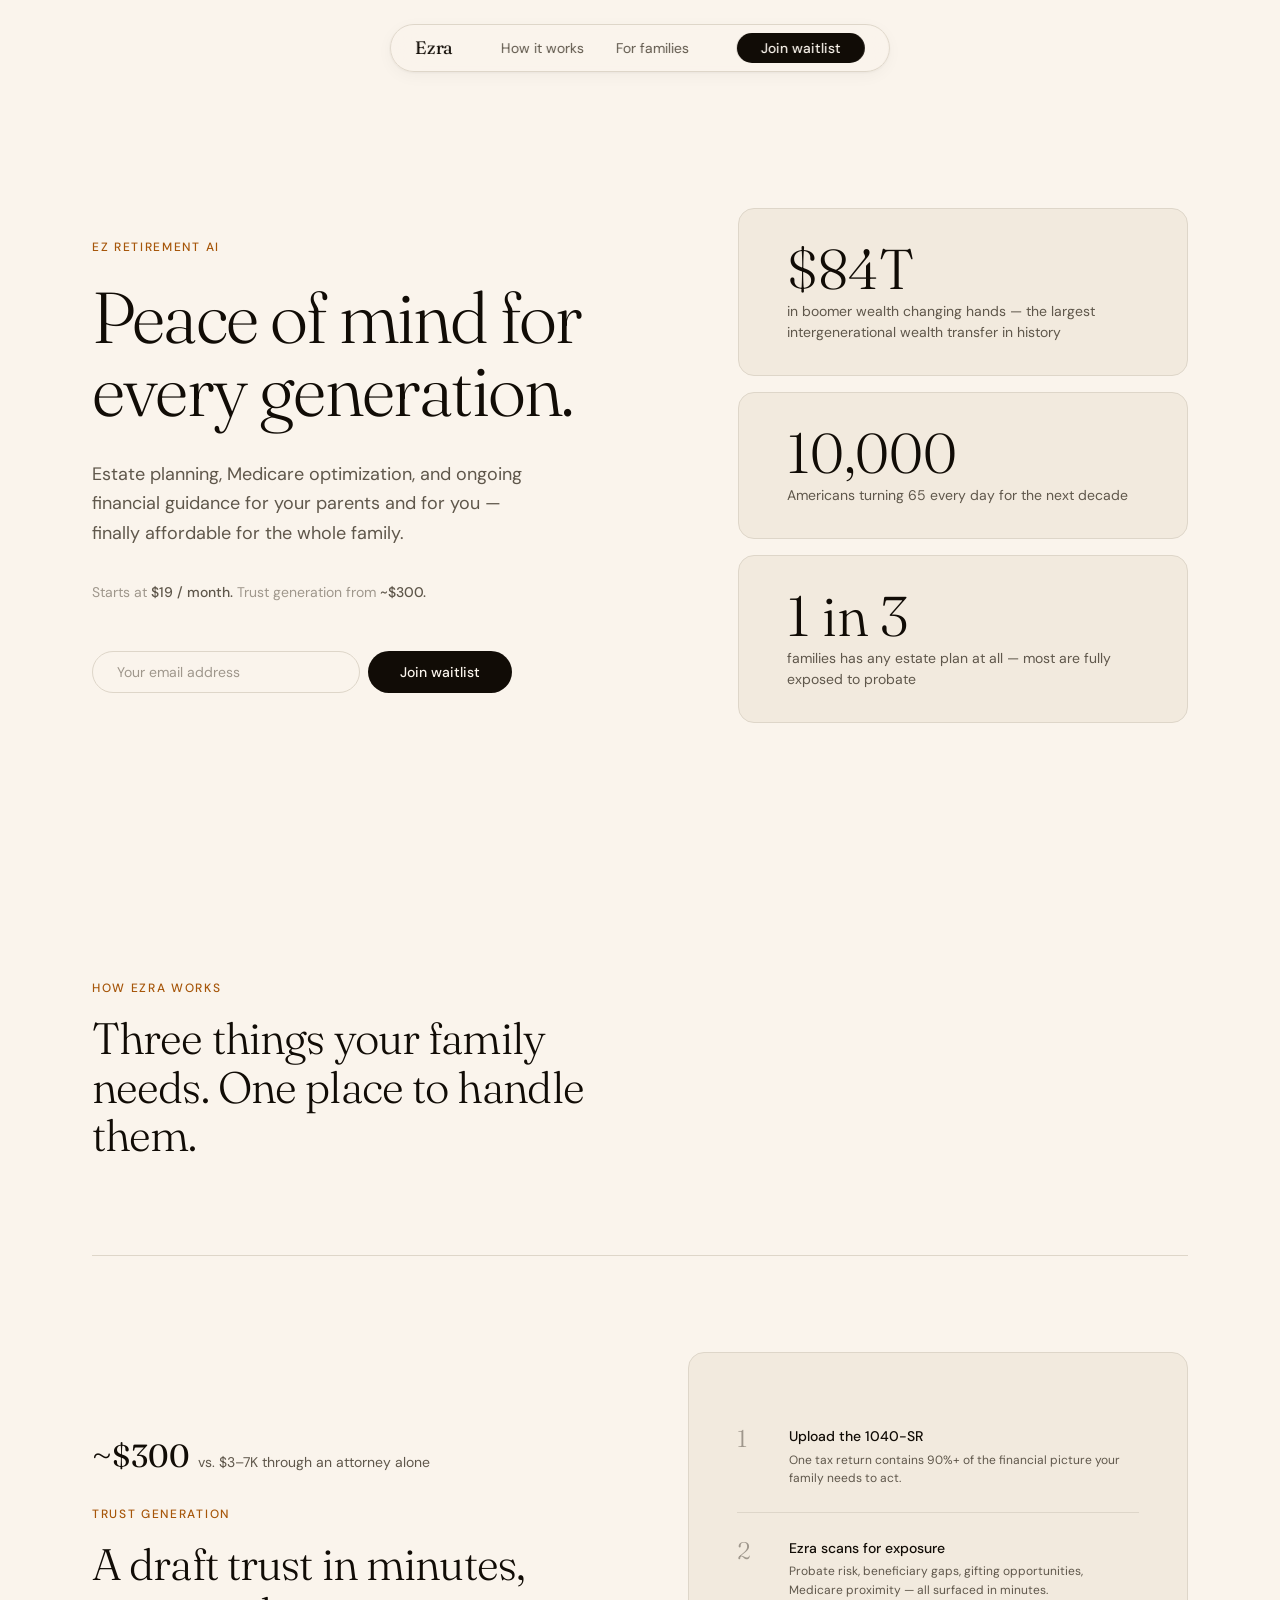
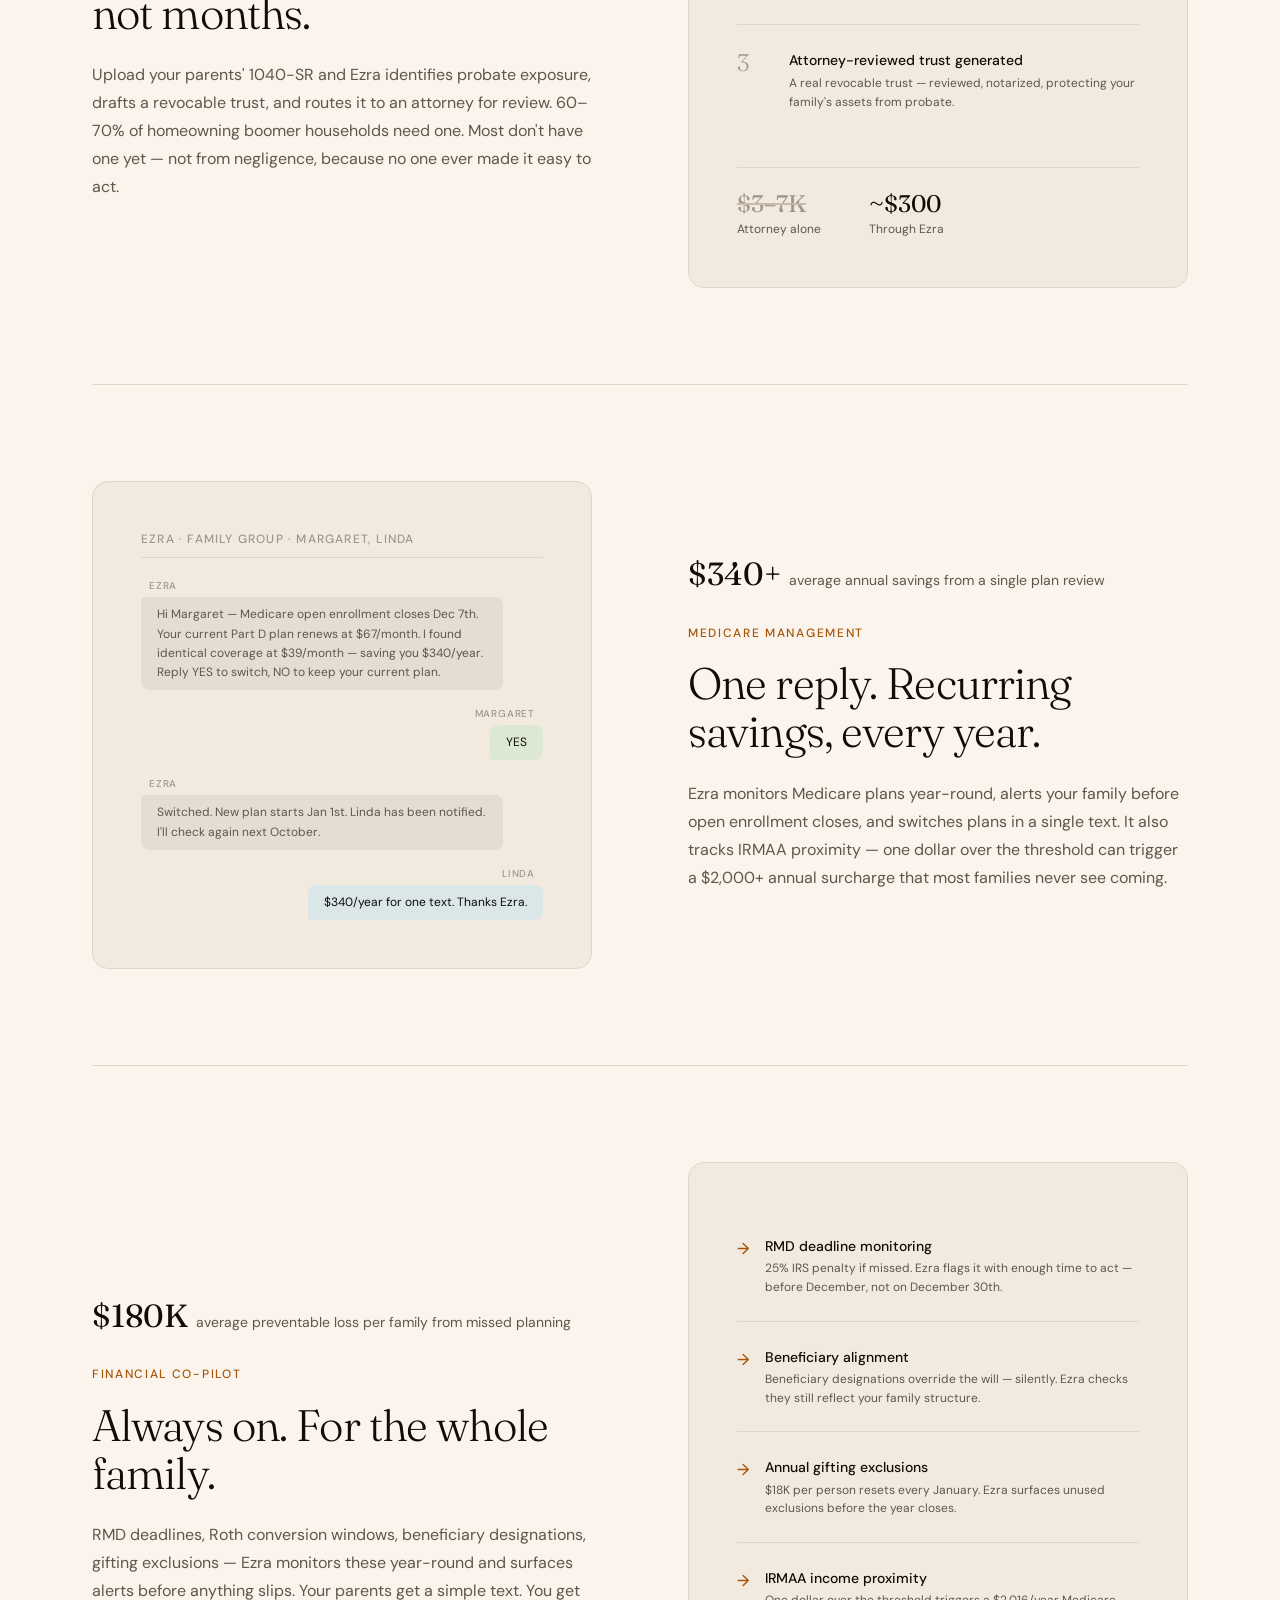
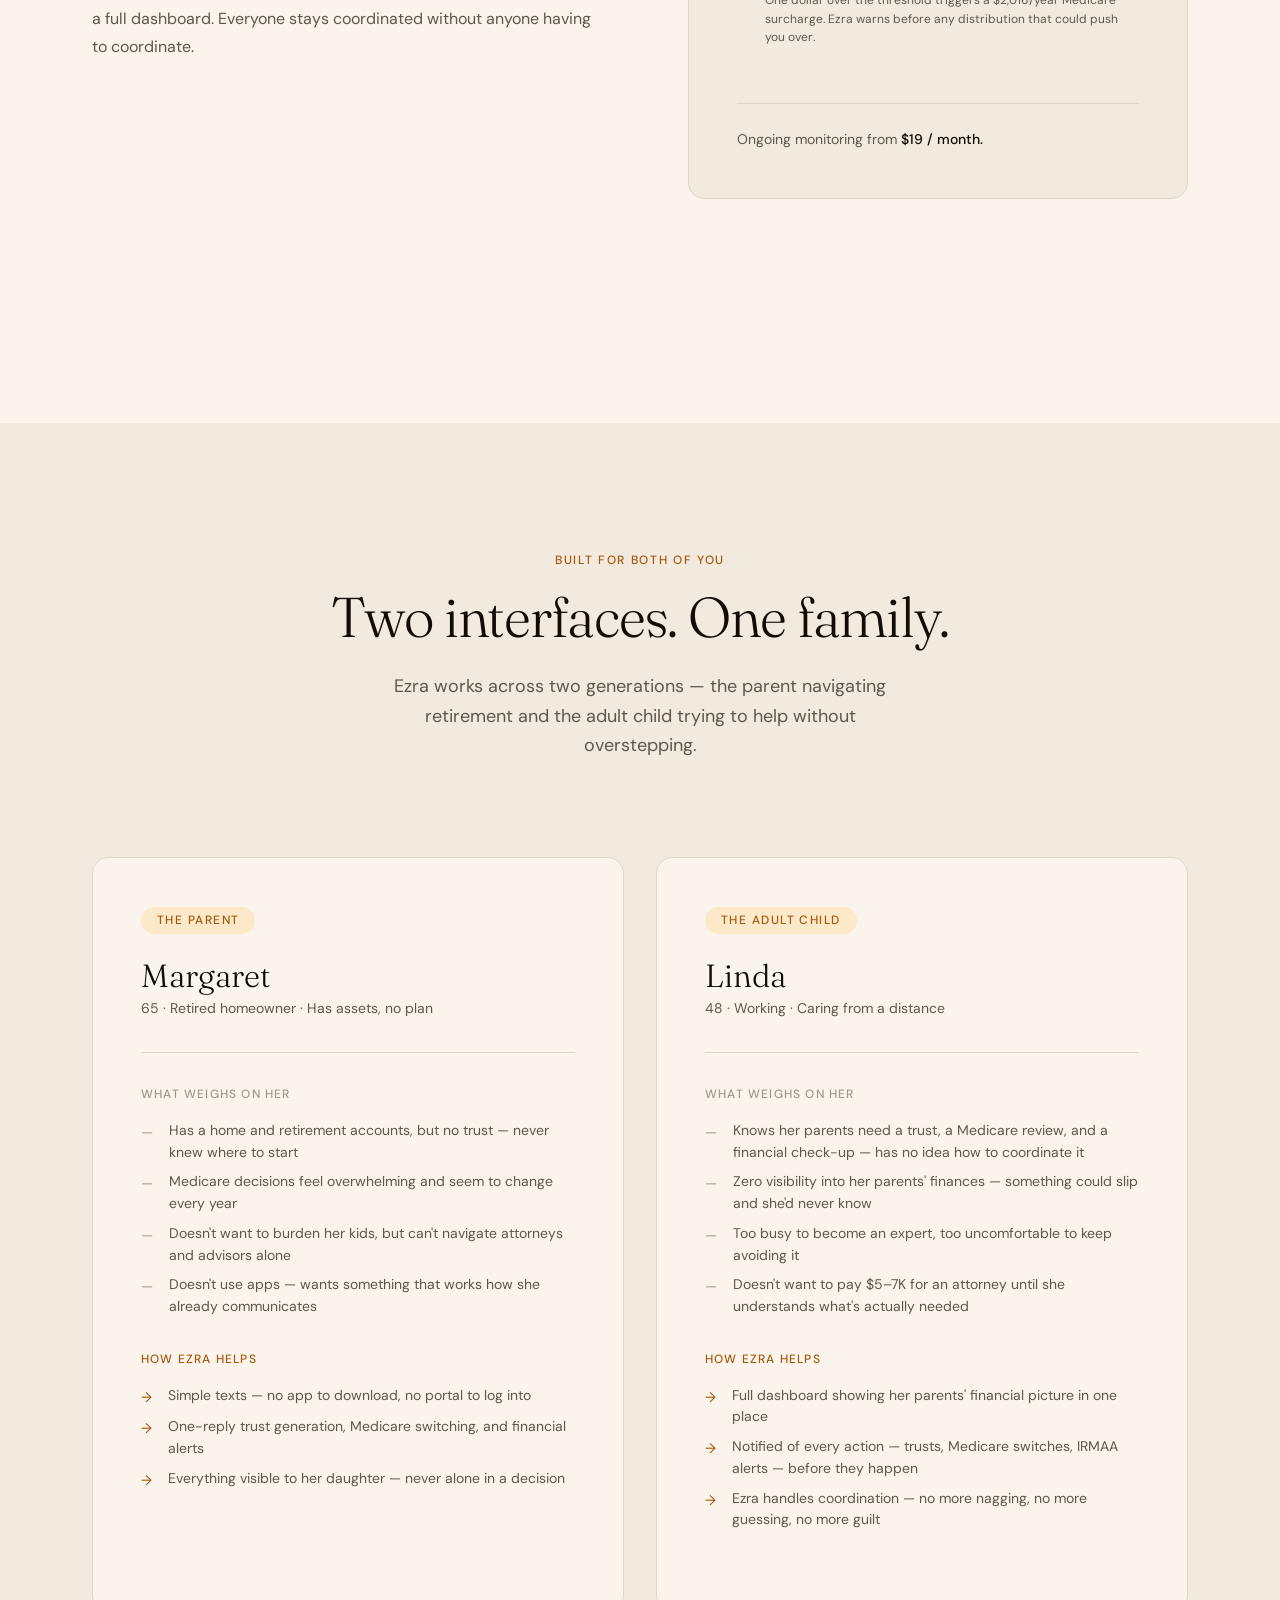
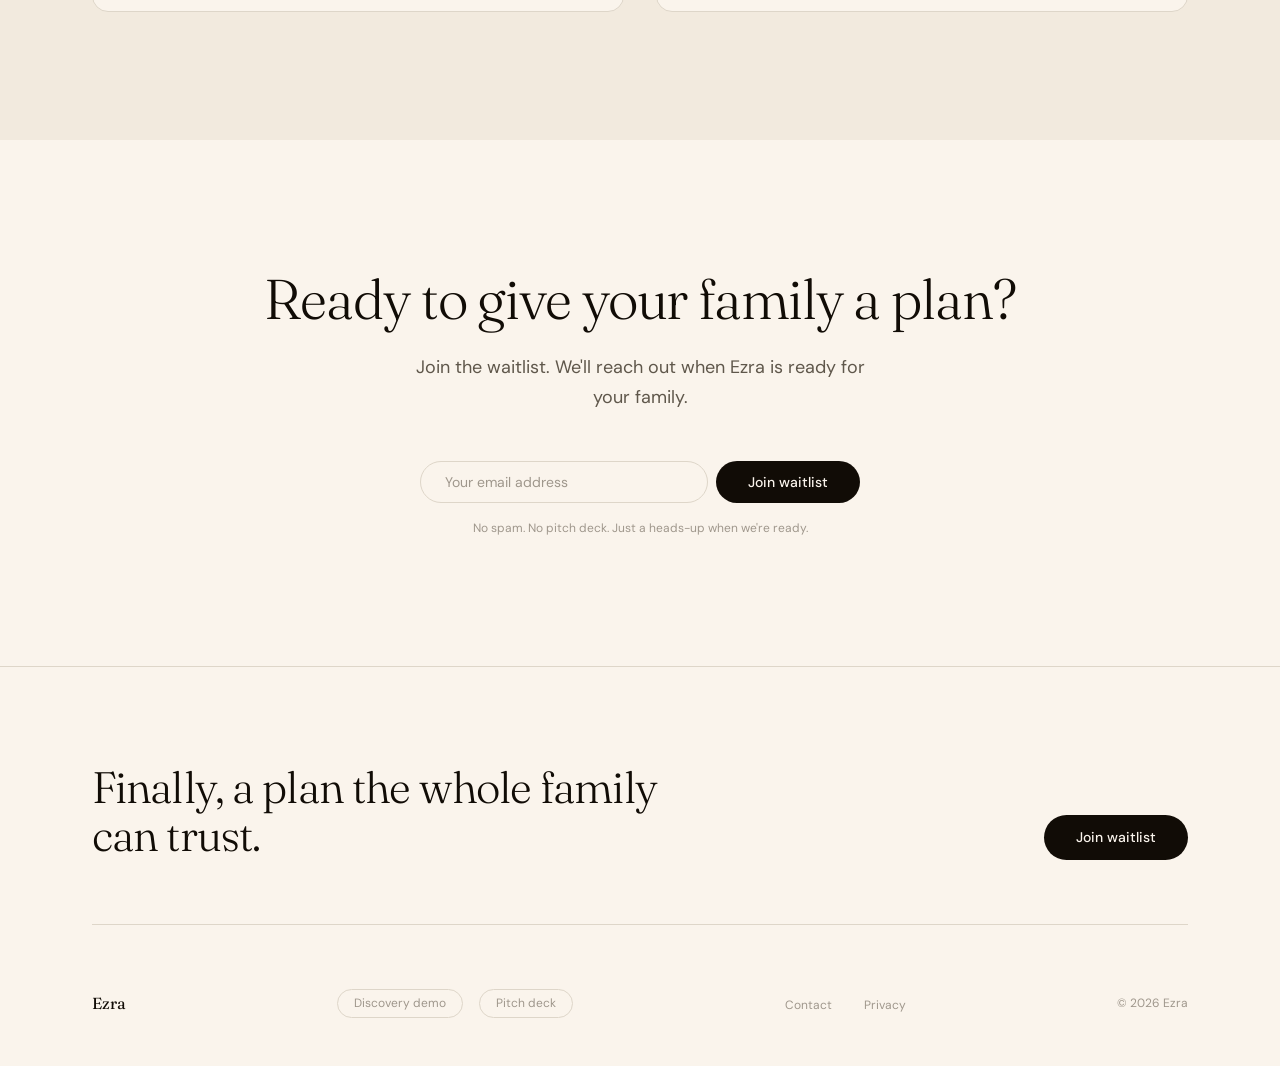
==== index.html @ d8b6756f "initial landing page — Ezra trust-ezra site Hallmark Split Studio / Atelier-warm theme. Sections: he" ====
<!DOCTYPE html>
<html lang="en">
<head>
<meta charset="UTF-8">
<meta name="viewport" content="width=device-width, initial-scale=1.0">
<title>Ezra — Retirement Planning for the Whole Family</title>
<link rel="preconnect" href="https://fonts.googleapis.com">
<link rel="preconnect" href="https://fonts.gstatic.com" crossorigin>
<link href="https://fonts.googleapis.com/css2?family=Fraunces:opsz,wght@9..144,300;9..144,400;9..144,500&family=DM+Sans:wght@300;400;500&display=swap" rel="stylesheet">
<link rel="stylesheet" href="tokens.css">
<style>
/* Hallmark · macrostructure: Split Studio · tone: soft-luxury · anchor hue: amber-warm
 * genre: editorial · theme: Atelier-warm · nav: N5 floating pill · footer: Ft5 statement
 * pre-emit critique: P5 H5 E4 S5 R5 V5
 */

* { margin: 0; padding: 0; box-sizing: border-box; }

html, body {
  overflow-x: clip;
  background: var(--color-paper);
  color: var(--color-ink);
  font-family: var(--font-body);
  font-size: var(--text-base);
  line-height: 1.6;
  -webkit-font-smoothing: antialiased;
}

/* ── LAYOUT ── */
.wrap { max-width: 1160px; margin: 0 auto; padding: 0 var(--space-xl); }
.section { padding: var(--space-5xl) 0; }

/* ── FADE-IN ── */
.fi {
  opacity: 0;
  transform: translateY(14px);
  transition: opacity var(--dur-slow) var(--ease-out), transform var(--dur-slow) var(--ease-out);
}
.fi.visible { opacity: 1; transform: translateY(0); }
.fi-d1 { transition-delay: 100ms; }
.fi-d2 { transition-delay: 200ms; }
.fi-d3 { transition-delay: 300ms; }

/* ── NAV — N5 Floating pill ── */
.nav {
  position: fixed;
  top: var(--space-lg);
  left: 50%;
  transform: translateX(-50%);
  z-index: 100;
  display: flex;
  align-items: center;
  gap: var(--space-2xl);
  background: oklch(from var(--color-paper) l c h / 0.92);
  backdrop-filter: blur(14px);
  -webkit-backdrop-filter: blur(14px);
  border: 1px solid var(--color-border);
  border-radius: var(--radius-pill);
  padding: var(--space-sm) var(--space-lg);
  box-shadow: 0 1px 3px var(--color-shadow-sm), 0 4px 16px var(--color-shadow-md);
}
.nav-wordmark {
  font-family: var(--font-display);
  font-size: var(--text-lg);
  font-weight: 400;
  font-style: normal;
  color: var(--color-ink);
  letter-spacing: -0.01em;
  text-decoration: none;
}
.nav-links {
  display: flex;
  gap: var(--space-xl);
  list-style: none;
}
.nav-links a {
  font-size: var(--text-sm);
  color: var(--color-ink-muted);
  text-decoration: none;
  transition: color var(--dur-fast) var(--ease-out);
}
.nav-links a:hover { color: var(--color-ink); }
.nav-links a:focus-visible { outline: 2px solid var(--color-accent); outline-offset: 3px; border-radius: 2px; }
.nav-cta {
  background: var(--color-ink);
  color: var(--color-paper);
  font-family: var(--font-body);
  font-size: var(--text-sm);
  font-weight: 500;
  padding: var(--space-xs) var(--space-lg);
  border-radius: var(--radius-pill);
  border: none;
  cursor: pointer;
  text-decoration: none;
  display: inline-block;
  white-space: nowrap;
  transition: opacity var(--dur-fast) var(--ease-out), transform var(--dur-fast) var(--ease-out);
}
.nav-cta:hover { opacity: 0.82; transform: translateY(-1px); }
.nav-cta:active { transform: translateY(0); opacity: 0.9; }
.nav-cta:focus-visible { outline: 2px solid var(--color-accent); outline-offset: 3px; }

/* ── HERO ── */
.hero {
  padding-top: calc(var(--space-5xl) + 80px);
  padding-bottom: var(--space-5xl);
}
.hero-split {
  display: grid;
  grid-template-columns: 1.1fr 0.9fr;
  gap: var(--space-4xl);
  align-items: center;
}
.hero-eyebrow {
  font-family: var(--font-body);
  font-size: var(--text-xs);
  font-weight: 500;
  letter-spacing: 0.14em;
  text-transform: uppercase;
  color: var(--color-accent);
  margin-bottom: var(--space-lg);
}
.hero-headline {
  font-family: var(--font-display);
  font-size: var(--text-display);
  font-weight: 300;
  font-style: normal;
  line-height: 1.02;
  letter-spacing: -0.025em;
  color: var(--color-ink);
  margin-bottom: var(--space-xl);
  overflow-wrap: anywhere;
  min-width: 0;
}
.hero-sub {
  font-size: var(--text-lg);
  line-height: 1.65;
  color: var(--color-ink-muted);
  max-width: 440px;
  margin-bottom: var(--space-xl);
}
.hero-pricing {
  font-size: var(--text-sm);
  color: var(--color-ink-faint);
  margin-bottom: var(--space-2xl);
}
.hero-pricing strong { color: var(--color-ink-muted); font-weight: 500; }
.hero-form {
  display: flex;
  gap: var(--space-sm);
  max-width: 420px;
}
.input-field {
  flex: 1;
  font-family: var(--font-body);
  font-size: var(--text-sm);
  padding: 11px var(--space-lg);
  border: 1px solid var(--color-border);
  border-radius: var(--radius-pill);
  background: var(--color-paper);
  color: var(--color-ink);
  outline: none;
  transition: border-color var(--dur-fast) var(--ease-out), box-shadow var(--dur-fast) var(--ease-out);
}
.input-field::placeholder { color: var(--color-ink-faint); }
.input-field:hover { border-color: var(--color-rule); }
.input-field:focus { border-color: var(--color-accent); box-shadow: 0 0 0 3px var(--color-accent-tint); }
.input-field:focus-visible { outline: none; }
.btn-primary {
  font-family: var(--font-body);
  font-size: var(--text-sm);
  font-weight: 500;
  padding: 11px var(--space-xl);
  background: var(--color-ink);
  color: var(--color-paper);
  border: none;
  border-radius: var(--radius-pill);
  cursor: pointer;
  white-space: nowrap;
  transition: opacity var(--dur-fast) var(--ease-out), transform var(--dur-fast) var(--ease-out);
}
.btn-primary:hover { opacity: 0.82; transform: translateY(-1px); }
.btn-primary:active { transform: translateY(0); opacity: 0.9; }
.btn-primary:focus-visible { outline: 2px solid var(--color-accent); outline-offset: 3px; }
.btn-primary:disabled { opacity: 0.45; cursor: not-allowed; transform: none; }

/* Hero right — stat cards */
.hero-stats { display: flex; flex-direction: column; gap: var(--space-md); }
.stat-card {
  background: var(--color-surface);
  border: 1px solid var(--color-border);
  border-radius: var(--radius-lg);
  padding: var(--space-xl) var(--space-2xl);
  opacity: 0;
  transform: translateY(12px);
  transition: opacity var(--dur-slow) var(--ease-out), transform var(--dur-slow) var(--ease-out);
}
.stat-card.visible { opacity: 1; transform: translateY(0); }
.stat-card.s2 { transition-delay: 130ms; }
.stat-card.s3 { transition-delay: 260ms; }
.stat-num {
  font-family: var(--font-display);
  font-size: var(--text-display-s);
  font-weight: 300;
  font-style: normal;
  line-height: 1;
  color: var(--color-ink);
  margin-bottom: var(--space-xs);
}
.stat-label {
  font-size: var(--text-sm);
  color: var(--color-ink-muted);
  line-height: 1.5;
}

/* ── FEATURES — alternating diptych ── */
.features-wrap { padding: var(--space-5xl) 0; }
.features-head {
  margin-bottom: var(--space-4xl);
  max-width: 560px;
}
.section-eyebrow {
  font-family: var(--font-body);
  font-size: var(--text-xs);
  font-weight: 500;
  letter-spacing: 0.14em;
  text-transform: uppercase;
  color: var(--color-accent);
  margin-bottom: var(--space-md);
}
.section-headline {
  font-family: var(--font-display);
  font-size: var(--text-4xl);
  font-weight: 300;
  font-style: normal;
  line-height: 1.1;
  letter-spacing: -0.02em;
  color: var(--color-ink);
  margin-bottom: var(--space-md);
  overflow-wrap: anywhere;
  min-width: 0;
}
.section-body {
  font-size: var(--text-base);
  line-height: 1.75;
  color: var(--color-ink-muted);
}

.feature-pair {
  display: grid;
  grid-template-columns: 1fr 1fr;
  gap: var(--space-4xl);
  align-items: center;
  padding: var(--space-4xl) 0;
  border-top: 1px solid var(--color-border);
}
.feature-pair.flip .feature-text { order: 2; }
.feature-pair.flip .feature-visual { order: 1; }

.feature-stat {
  display: inline-flex;
  align-items: baseline;
  gap: var(--space-sm);
  margin-bottom: var(--space-xl);
}
.feature-stat-num {
  font-family: var(--font-display);
  font-size: var(--text-3xl);
  font-weight: 400;
  font-style: normal;
  color: var(--color-ink);
  line-height: 1;
}
.feature-stat-label {
  font-size: var(--text-sm);
  color: var(--color-ink-muted);
}
.feature-body {
  font-size: var(--text-base);
  line-height: 1.75;
  color: var(--color-ink-muted);
  margin-top: var(--space-lg);
}

.feature-visual {
  background: var(--color-surface);
  border: 1px solid var(--color-border);
  border-radius: var(--radius-lg);
  padding: var(--space-2xl);
}

/* Trust flow steps */
.flow-steps { display: flex; flex-direction: column; }
.flow-step {
  display: flex;
  gap: var(--space-lg);
  padding: var(--space-lg) 0;
  border-bottom: 1px solid var(--color-border);
}
.flow-step:last-of-type { border-bottom: none; }
.flow-step-num {
  font-family: var(--font-display);
  font-size: var(--text-2xl);
  font-weight: 300;
  font-style: normal;
  color: var(--color-ink-faint);
  line-height: 1;
  flex-shrink: 0;
  width: 1.75rem;
  padding-top: 2px;
}
.flow-step-title {
  font-size: var(--text-sm);
  font-weight: 500;
  color: var(--color-ink);
  margin-bottom: 3px;
}
.flow-step-desc {
  font-size: var(--text-xs);
  color: var(--color-ink-muted);
  line-height: 1.55;
}
.cost-compare {
  display: flex;
  gap: var(--space-2xl);
  margin-top: var(--space-xl);
  padding-top: var(--space-lg);
  border-top: 1px solid var(--color-border);
}
.cost-block {}
.cost-amount {
  font-family: var(--font-display);
  font-size: var(--text-2xl);
  font-weight: 400;
  font-style: normal;
  line-height: 1;
  color: var(--color-ink);
}
.cost-amount.strike {
  color: var(--color-ink-faint);
  text-decoration: line-through;
  text-decoration-color: var(--color-rule);
}
.cost-label {
  font-size: var(--text-xs);
  color: var(--color-ink-muted);
  margin-top: 4px;
}

/* SMS preview card (no phone chrome) */
.sms-card { display: flex; flex-direction: column; gap: var(--space-md); }
.sms-label {
  font-size: var(--text-xs);
  font-weight: 500;
  letter-spacing: 0.1em;
  text-transform: uppercase;
  color: var(--color-ink-faint);
  margin-bottom: var(--space-xs);
  padding-bottom: var(--space-sm);
  border-bottom: 1px solid var(--color-border);
}
.sms-msg { display: flex; flex-direction: column; gap: 3px; }
.sms-msg.right { align-items: flex-end; }
.sms-sender {
  font-size: 10px;
  font-weight: 500;
  letter-spacing: 0.08em;
  text-transform: uppercase;
  color: var(--color-ink-faint);
  padding: 0 var(--space-sm);
}
.sms-bubble {
  font-size: var(--text-xs);
  line-height: 1.6;
  padding: var(--space-sm) var(--space-md);
  border-radius: var(--radius-md);
  max-width: 90%;
}
.sms-bubble.ezra {
  background: var(--color-bubble-ezra);
  color: var(--color-ink-muted);
  border-radius: 3px var(--radius-md) var(--radius-md) var(--radius-md);
}
.sms-bubble.parent {
  background: var(--color-bubble-parent);
  color: var(--color-ink);
  border-radius: var(--radius-md) var(--radius-md) var(--radius-md) 3px;
}
.sms-bubble.child {
  background: var(--color-bubble-child);
  color: var(--color-ink);
  border-radius: var(--radius-md) var(--radius-md) var(--radius-md) 3px;
}

/* Monitoring list */
.monitor-list { display: flex; flex-direction: column; }
.monitor-item {
  display: flex;
  gap: var(--space-md);
  padding: var(--space-lg) 0;
  border-bottom: 1px solid var(--color-border);
  align-items: flex-start;
}
.monitor-item:last-child { border-bottom: none; }
.monitor-check {
  color: var(--color-accent);
  font-size: var(--text-base);
  flex-shrink: 0;
  margin-top: 1px;
  font-weight: 500;
}
.monitor-title {
  font-size: var(--text-sm);
  font-weight: 500;
  color: var(--color-ink);
  margin-bottom: 2px;
}
.monitor-desc {
  font-size: var(--text-xs);
  color: var(--color-ink-muted);
  line-height: 1.55;
}
.monitor-price {
  margin-top: var(--space-xl);
  padding-top: var(--space-lg);
  border-top: 1px solid var(--color-border);
  font-size: var(--text-sm);
  color: var(--color-ink-muted);
}
.monitor-price strong { color: var(--color-ink); font-weight: 500; }

/* ── PERSONAS ── */
.personas-section {
  background: var(--color-surface);
  padding: var(--space-5xl) 0;
}
.personas-head {
  text-align: center;
  margin-bottom: var(--space-4xl);
}
.personas-head .section-headline { font-size: var(--text-display-s); }
.personas-sub {
  font-size: var(--text-lg);
  color: var(--color-ink-muted);
  max-width: 500px;
  margin: var(--space-lg) auto 0;
  line-height: 1.65;
}
.personas-grid {
  display: grid;
  grid-template-columns: 1fr 1fr;
  gap: var(--space-xl);
}
.persona-card {
  background: var(--color-paper);
  border: 1px solid var(--color-border);
  border-radius: var(--radius-lg);
  padding: var(--space-2xl);
}
.persona-tag {
  display: inline-block;
  font-size: var(--text-xs);
  font-weight: 500;
  letter-spacing: 0.12em;
  text-transform: uppercase;
  color: var(--color-accent);
  background: var(--color-accent-tint);
  padding: var(--space-xs) var(--space-md);
  border-radius: var(--radius-pill);
  margin-bottom: var(--space-lg);
}
.persona-name {
  font-family: var(--font-display);
  font-size: var(--text-3xl);
  font-weight: 300;
  font-style: normal;
  line-height: 1.1;
  color: var(--color-ink);
  margin-bottom: var(--space-xs);
}
.persona-desc {
  font-size: var(--text-sm);
  color: var(--color-ink-muted);
  margin-bottom: var(--space-xl);
  padding-bottom: var(--space-xl);
  border-bottom: 1px solid var(--color-border);
}
.persona-block-label {
  font-size: var(--text-xs);
  font-weight: 500;
  letter-spacing: 0.1em;
  text-transform: uppercase;
  margin-bottom: var(--space-md);
}
.persona-block-label.problems { color: var(--color-ink-faint); }
.persona-block-label.ezra-helps { color: var(--color-accent); }
.persona-list { display: flex; flex-direction: column; gap: var(--space-sm); margin-bottom: var(--space-xl); }
.persona-item {
  display: flex;
  gap: var(--space-md);
  font-size: var(--text-sm);
  color: var(--color-ink-muted);
  line-height: 1.55;
}
.persona-item-icon { flex-shrink: 0; margin-top: 2px; color: var(--color-ink-faint); }
.persona-item.benefit .persona-item-icon { color: var(--color-accent); }

/* ── WAITLIST CTA ── */
.waitlist-section {
  padding: var(--space-5xl) 0;
  text-align: center;
}
.waitlist-headline {
  font-family: var(--font-display);
  font-size: var(--text-display-s);
  font-weight: 300;
  font-style: normal;
  line-height: 1.1;
  letter-spacing: -0.02em;
  color: var(--color-ink);
  margin-bottom: var(--space-lg);
  overflow-wrap: anywhere;
}
.waitlist-sub {
  font-size: var(--text-lg);
  color: var(--color-ink-muted);
  max-width: 480px;
  margin: 0 auto var(--space-2xl);
  line-height: 1.65;
}
.waitlist-form {
  display: flex;
  gap: var(--space-sm);
  max-width: 440px;
  margin: 0 auto;
}
.waitlist-note {
  margin-top: var(--space-md);
  font-size: var(--text-xs);
  color: var(--color-ink-faint);
}

/* ── FOOTER — Ft5 Statement ── */
.footer {
  border-top: 1px solid var(--color-border);
  padding: var(--space-4xl) 0 var(--space-2xl);
}
.footer-top {
  display: flex;
  justify-content: space-between;
  align-items: flex-end;
  gap: var(--space-2xl);
  margin-bottom: var(--space-3xl);
  padding-bottom: var(--space-3xl);
  border-bottom: 1px solid var(--color-border);
}
.footer-statement {
  font-family: var(--font-display);
  font-size: var(--text-4xl);
  font-weight: 300;
  font-style: normal;
  line-height: 1.1;
  letter-spacing: -0.02em;
  color: var(--color-ink);
  max-width: 580px;
  overflow-wrap: anywhere;
  min-width: 0;
}
.btn-footer {
  background: var(--color-ink);
  color: var(--color-paper);
  font-family: var(--font-body);
  font-size: var(--text-sm);
  font-weight: 500;
  padding: 11px var(--space-xl);
  border-radius: var(--radius-pill);
  border: none;
  cursor: pointer;
  text-decoration: none;
  display: inline-block;
  white-space: nowrap;
  flex-shrink: 0;
  transition: opacity var(--dur-fast) var(--ease-out);
}
.btn-footer:hover { opacity: 0.82; }
.btn-footer:focus-visible { outline: 2px solid var(--color-accent); outline-offset: 3px; }
.footer-bottom {
  display: flex;
  justify-content: space-between;
  align-items: center;
  gap: var(--space-xl);
}
.footer-brand {
  font-family: var(--font-display);
  font-size: var(--text-base);
  font-weight: 400;
  font-style: normal;
  color: var(--color-ink);
}
.footer-links {
  display: flex;
  gap: var(--space-xl);
  list-style: none;
}
.footer-links a {
  font-size: var(--text-xs);
  color: var(--color-ink-faint);
  text-decoration: none;
  transition: color var(--dur-fast) var(--ease-out);
}
.footer-links a:hover { color: var(--color-ink); }
.footer-links a:focus-visible { outline: 2px solid var(--color-accent); outline-offset: 2px; border-radius: 2px; }
.footer-demos {
  display: flex;
  gap: var(--space-md);
}
.footer-demos a {
  font-size: var(--text-xs);
  color: var(--color-ink-faint);
  text-decoration: none;
  border: 1px solid var(--color-border);
  padding: var(--space-xs) var(--space-md);
  border-radius: var(--radius-pill);
  transition: color var(--dur-fast) var(--ease-out), border-color var(--dur-fast) var(--ease-out);
}
.footer-demos a:hover { color: var(--color-ink); border-color: var(--color-rule); }
.footer-demos a:focus-visible { outline: 2px solid var(--color-accent); outline-offset: 2px; }
.footer-copy {
  font-size: var(--text-xs);
  color: var(--color-ink-faint);
}

/* ── TOAST ── */
.toast {
  position: fixed;
  bottom: var(--space-xl);
  left: 50%;
  transform: translateX(-50%) translateY(16px);
  background: var(--color-ink);
  color: var(--color-paper);
  font-family: var(--font-body);
  font-size: var(--text-sm);
  padding: var(--space-md) var(--space-2xl);
  border-radius: var(--radius-pill);
  opacity: 0;
  pointer-events: none;
  transition: opacity var(--dur-base) var(--ease-out), transform var(--dur-base) var(--ease-out);
  z-index: 200;
  white-space: nowrap;
}
.toast.show { opacity: 1; transform: translateX(-50%) translateY(0); }

/* ── RESPONSIVE ── */
@media (max-width: 768px) {
  .nav-links { display: none; }

  .hero-split {
    grid-template-columns: 1fr;
    gap: var(--space-3xl);
  }
  .hero-headline { font-size: var(--text-display-s); }
  .stat-num { font-size: var(--text-3xl); }

  .feature-pair {
    grid-template-columns: 1fr;
    gap: var(--space-2xl);
  }
  .feature-pair.flip .feature-text { order: unset; }
  .feature-pair.flip .feature-visual { order: unset; }
  .section-headline { font-size: var(--text-3xl); }
  .features-head .section-headline { font-size: var(--text-3xl); }

  .personas-grid { grid-template-columns: 1fr; }
  .personas-head .section-headline { font-size: var(--text-3xl); }

  .waitlist-form { flex-direction: column; }
  .waitlist-headline { font-size: var(--text-3xl); }

  .footer-top {
    flex-direction: column;
    align-items: flex-start;
  }
  .footer-statement { font-size: var(--text-3xl); }
  .footer-bottom {
    flex-direction: column;
    align-items: flex-start;
    gap: var(--space-lg);
  }
}

@media (max-width: 414px) {
  .wrap { padding: 0 var(--space-lg); }
  .hero-headline { font-size: var(--text-4xl); }
  .hero-form { flex-direction: column; }
  .footer-links { flex-wrap: wrap; gap: var(--space-md); }
  .footer-demos { flex-wrap: wrap; }
}

@media (prefers-reduced-motion: reduce) {
  .fi, .stat-card {
    transition: none;
    opacity: 1;
    transform: none;
  }
  .fi.visible, .stat-card.visible { opacity: 1; transform: none; }
}
</style>
</head>
<body>

<!-- NAV — N5 floating pill -->
<nav class="nav" aria-label="Main navigation">
  <a href="#" class="nav-wordmark">Ezra</a>
  <ul class="nav-links">
    <li><a href="#how-it-works">How it works</a></li>
    <li><a href="#for-families">For families</a></li>
  </ul>
  <a href="#waitlist" class="nav-cta">Join waitlist</a>
</nav>

<!-- HERO — Split Studio -->
<section class="hero">
  <div class="wrap">
    <div class="hero-split">

      <div class="hero-left">
        <p class="hero-eyebrow fi">EZ Retirement AI</p>
        <h1 class="hero-headline fi fi-d1">Peace of mind for every generation.</h1>
        <p class="hero-sub fi fi-d2">Estate planning, Medicare optimization, and ongoing financial guidance for your parents and for you — finally affordable for the whole family.</p>
        <p class="hero-pricing fi fi-d2">Starts at <strong>$19 / month.</strong> Trust generation from <strong>~$300.</strong></p>
        <form class="hero-form fi fi-d3" id="hero-form" action="https://formspree.io/f/YOUR_FORM_ID" method="POST">
          <input class="input-field" type="email" name="email" placeholder="Your email address" required aria-label="Email address">
          <button class="btn-primary" type="submit">Join waitlist</button>
        </form>
      </div>

      <div class="hero-stats" aria-label="Key statistics">
        <div class="stat-card">
          <div class="stat-num">$84T</div>
          <div class="stat-label">in boomer wealth changing hands — the largest intergenerational wealth transfer in history</div>
        </div>
        <div class="stat-card s2">
          <div class="stat-num">10,000</div>
          <div class="stat-label">Americans turning 65 every day for the next decade</div>
        </div>
        <div class="stat-card s3">
          <div class="stat-num">1 in 3</div>
          <div class="stat-label">families has any estate plan at all — most are fully exposed to probate</div>
        </div>
      </div>

    </div>
  </div>
</section>

<!-- FEATURES -->
<section id="how-it-works" class="features-wrap">
  <div class="wrap">

    <div class="features-head fi">
      <p class="section-eyebrow">How Ezra works</p>
      <h2 class="section-headline">Three things your family needs. One place to handle them.</h2>
    </div>

    <!-- Trust generation -->
    <div class="feature-pair">
      <div class="feature-text fi">
        <div class="feature-stat">
          <span class="feature-stat-num">~$300</span>
          <span class="feature-stat-label">vs. $3–7K through an attorney alone</span>
        </div>
        <p class="section-eyebrow">Trust generation</p>
        <h3 class="section-headline">A draft trust in minutes, not months.</h3>
        <p class="feature-body">Upload your parents' 1040-SR and Ezra identifies probate exposure, drafts a revocable trust, and routes it to an attorney for review. 60–70% of homeowning boomer households need one. Most don't have one yet — not from negligence, because no one ever made it easy to act.</p>
      </div>
      <div class="feature-visual fi fi-d1" aria-label="Trust generation flow">
        <div class="flow-steps">
          <div class="flow-step">
            <div class="flow-step-num">1</div>
            <div>
              <div class="flow-step-title">Upload the 1040-SR</div>
              <div class="flow-step-desc">One tax return contains 90%+ of the financial picture your family needs to act.</div>
            </div>
          </div>
          <div class="flow-step">
            <div class="flow-step-num">2</div>
            <div>
              <div class="flow-step-title">Ezra scans for exposure</div>
              <div class="flow-step-desc">Probate risk, beneficiary gaps, gifting opportunities, Medicare proximity — all surfaced in minutes.</div>
            </div>
          </div>
          <div class="flow-step">
            <div class="flow-step-num">3</div>
            <div>
              <div class="flow-step-title">Attorney-reviewed trust generated</div>
              <div class="flow-step-desc">A real revocable trust — reviewed, notarized, protecting your family's assets from probate.</div>
            </div>
          </div>
        </div>
        <div class="cost-compare">
          <div class="cost-block">
            <div class="cost-amount strike">$3–7K</div>
            <div class="cost-label">Attorney alone</div>
          </div>
          <div class="cost-block">
            <div class="cost-amount">~$300</div>
            <div class="cost-label">Through Ezra</div>
          </div>
        </div>
      </div>
    </div>

    <!-- Medicare management -->
    <div class="feature-pair flip">
      <div class="feature-text fi">
        <div class="feature-stat">
          <span class="feature-stat-num">$340+</span>
          <span class="feature-stat-label">average annual savings from a single plan review</span>
        </div>
        <p class="section-eyebrow">Medicare management</p>
        <h3 class="section-headline">One reply. Recurring savings, every year.</h3>
        <p class="feature-body">Ezra monitors Medicare plans year-round, alerts your family before open enrollment closes, and switches plans in a single text. It also tracks IRMAA proximity — one dollar over the threshold can trigger a $2,000+ annual surcharge that most families never see coming.</p>
      </div>
      <div class="feature-visual fi fi-d1" aria-label="Medicare SMS scenario">
        <div class="sms-card">
          <div class="sms-label">Ezra · Family Group · Margaret, Linda</div>
          <div class="sms-msg">
            <div class="sms-sender">Ezra</div>
            <div class="sms-bubble ezra">Hi Margaret — Medicare open enrollment closes Dec 7th. Your current Part D plan renews at $67/month. I found identical coverage at $39/month — saving you $340/year. Reply YES to switch, NO to keep your current plan.</div>
          </div>
          <div class="sms-msg right">
            <div class="sms-sender">Margaret</div>
            <div class="sms-bubble parent">YES</div>
          </div>
          <div class="sms-msg">
            <div class="sms-sender">Ezra</div>
            <div class="sms-bubble ezra">Switched. New plan starts Jan 1st. Linda has been notified. I'll check again next October.</div>
          </div>
          <div class="sms-msg right">
            <div class="sms-sender">Linda</div>
            <div class="sms-bubble child">$340/year for one text. Thanks Ezra.</div>
          </div>
        </div>
      </div>
    </div>

    <!-- Financial co-pilot -->
    <div class="feature-pair">
      <div class="feature-text fi">
        <div class="feature-stat">
          <span class="feature-stat-num">$180K</span>
          <span class="feature-stat-label">average preventable loss per family from missed planning</span>
        </div>
        <p class="section-eyebrow">Financial co-pilot</p>
        <h3 class="section-headline">Always on. For the whole family.</h3>
        <p class="feature-body">RMD deadlines, Roth conversion windows, beneficiary designations, gifting exclusions — Ezra monitors these year-round and surfaces alerts before anything slips. Your parents get a simple text. You get a full dashboard. Everyone stays coordinated without anyone having to coordinate.</p>
      </div>
      <div class="feature-visual fi fi-d1" aria-label="Financial monitoring features">
        <div class="monitor-list">
          <div class="monitor-item">
            <div class="monitor-check">→</div>
            <div>
              <div class="monitor-title">RMD deadline monitoring</div>
              <div class="monitor-desc">25% IRS penalty if missed. Ezra flags it with enough time to act — before December, not on December 30th.</div>
            </div>
          </div>
          <div class="monitor-item">
            <div class="monitor-check">→</div>
            <div>
              <div class="monitor-title">Beneficiary alignment</div>
              <div class="monitor-desc">Beneficiary designations override the will — silently. Ezra checks they still reflect your family structure.</div>
            </div>
          </div>
          <div class="monitor-item">
            <div class="monitor-check">→</div>
            <div>
              <div class="monitor-title">Annual gifting exclusions</div>
              <div class="monitor-desc">$18K per person resets every January. Ezra surfaces unused exclusions before the year closes.</div>
            </div>
          </div>
          <div class="monitor-item">
            <div class="monitor-check">→</div>
            <div>
              <div class="monitor-title">IRMAA income proximity</div>
              <div class="monitor-desc">One dollar over the threshold triggers a $2,016/year Medicare surcharge. Ezra warns before any distribution that could push you over.</div>
            </div>
          </div>
        </div>
        <div class="monitor-price">Ongoing monitoring from <strong>$19 / month.</strong></div>
      </div>
    </div>

  </div>
</section>

<!-- PERSONAS — side by side -->
<section id="for-families" class="personas-section">
  <div class="wrap">

    <div class="personas-head fi">
      <p class="section-eyebrow">Built for both of you</p>
      <h2 class="section-headline">Two interfaces. One family.</h2>
      <p class="personas-sub">Ezra works across two generations — the parent navigating retirement and the adult child trying to help without overstepping.</p>
    </div>

    <div class="personas-grid">

      <div class="persona-card fi fi-d1">
        <div class="persona-tag">The parent</div>
        <div class="persona-name">Margaret</div>
        <div class="persona-desc">65 · Retired homeowner · Has assets, no plan</div>

        <p class="persona-block-label problems">What weighs on her</p>
        <ul class="persona-list" aria-label="Parent pain points">
          <li class="persona-item">
            <span class="persona-item-icon" aria-hidden="true">—</span>
            Has a home and retirement accounts, but no trust — never knew where to start
          </li>
          <li class="persona-item">
            <span class="persona-item-icon" aria-hidden="true">—</span>
            Medicare decisions feel overwhelming and seem to change every year
          </li>
          <li class="persona-item">
            <span class="persona-item-icon" aria-hidden="true">—</span>
            Doesn't want to burden her kids, but can't navigate attorneys and advisors alone
          </li>
          <li class="persona-item">
            <span class="persona-item-icon" aria-hidden="true">—</span>
            Doesn't use apps — wants something that works how she already communicates
          </li>
        </ul>

        <p class="persona-block-label ezra-helps">How Ezra helps</p>
        <ul class="persona-list" aria-label="How Ezra helps the parent">
          <li class="persona-item benefit">
            <span class="persona-item-icon" aria-hidden="true">→</span>
            Simple texts — no app to download, no portal to log into
          </li>
          <li class="persona-item benefit">
            <span class="persona-item-icon" aria-hidden="true">→</span>
            One-reply trust generation, Medicare switching, and financial alerts
          </li>
          <li class="persona-item benefit">
            <span class="persona-item-icon" aria-hidden="true">→</span>
            Everything visible to her daughter — never alone in a decision
          </li>
        </ul>
      </div>

      <div class="persona-card fi fi-d2">
        <div class="persona-tag">The adult child</div>
        <div class="persona-name">Linda</div>
        <div class="persona-desc">48 · Working · Caring from a distance</div>

        <p class="persona-block-label problems">What weighs on her</p>
        <ul class="persona-list" aria-label="Adult child pain points">
          <li class="persona-item">
            <span class="persona-item-icon" aria-hidden="true">—</span>
            Knows her parents need a trust, a Medicare review, and a financial check-up — has no idea how to coordinate it
          </li>
          <li class="persona-item">
            <span class="persona-item-icon" aria-hidden="true">—</span>
            Zero visibility into her parents' finances — something could slip and she'd never know
          </li>
          <li class="persona-item">
            <span class="persona-item-icon" aria-hidden="true">—</span>
            Too busy to become an expert, too uncomfortable to keep avoiding it
          </li>
          <li class="persona-item">
            <span class="persona-item-icon" aria-hidden="true">—</span>
            Doesn't want to pay $5–7K for an attorney until she understands what's actually needed
          </li>
        </ul>

        <p class="persona-block-label ezra-helps">How Ezra helps</p>
        <ul class="persona-list" aria-label="How Ezra helps the adult child">
          <li class="persona-item benefit">
            <span class="persona-item-icon" aria-hidden="true">→</span>
            Full dashboard showing her parents' financial picture in one place
          </li>
          <li class="persona-item benefit">
            <span class="persona-item-icon" aria-hidden="true">→</span>
            Notified of every action — trusts, Medicare switches, IRMAA alerts — before they happen
          </li>
          <li class="persona-item benefit">
            <span class="persona-item-icon" aria-hidden="true">→</span>
            Ezra handles coordination — no more nagging, no more guessing, no more guilt
          </li>
        </ul>
      </div>

    </div>
  </div>
</section>

<!-- WAITLIST CTA -->
<section id="waitlist" class="waitlist-section">
  <div class="wrap">
    <h2 class="waitlist-headline fi">Ready to give your family a plan?</h2>
    <p class="waitlist-sub fi fi-d1">Join the waitlist. We'll reach out when Ezra is ready for your family.</p>
    <form class="waitlist-form fi fi-d2" id="waitlist-form" action="https://formspree.io/f/YOUR_FORM_ID" method="POST">
      <input class="input-field" type="email" name="email" placeholder="Your email address" required aria-label="Email address">
      <button class="btn-primary" type="submit">Join waitlist</button>
    </form>
    <p class="waitlist-note fi fi-d3">No spam. No pitch deck. Just a heads-up when we're ready.</p>
  </div>
</section>

<!-- FOOTER — Ft5 Statement -->
<footer class="footer">
  <div class="wrap">
    <div class="footer-top fi">
      <p class="footer-statement">Finally, a plan the whole family can trust.</p>
      <a href="#waitlist" class="btn-footer">Join waitlist</a>
    </div>
    <div class="footer-bottom">
      <div class="footer-brand">Ezra</div>
      <div class="footer-demos" aria-label="Demo links">
        <a href="discovery.html">Discovery demo</a>
        <a href="deck.html">Pitch deck</a>
      </div>
      <ul class="footer-links" aria-label="Footer links">
        <li><a href="mailto:baishi@gmail.com">Contact</a></li>
        <li><a href="#">Privacy</a></li>
      </ul>
      <p class="footer-copy">© 2026 Ezra</p>
    </div>
  </div>
</footer>

<div class="toast" id="toast" role="status" aria-live="polite"></div>

<script>
// Fade-in on scroll
const io = new IntersectionObserver(entries => {
  entries.forEach(e => { if (e.isIntersecting) { e.target.classList.add('visible'); io.unobserve(e.target); } });
}, { threshold: 0.1 });
document.querySelectorAll('.fi').forEach(el => io.observe(el));

// Stat card stagger (hero)
const cardIO = new IntersectionObserver(entries => {
  entries.forEach(e => { if (e.isIntersecting) { e.target.classList.add('visible'); cardIO.unobserve(e.target); } });
}, { threshold: 0.15 });
document.querySelectorAll('.stat-card').forEach(el => cardIO.observe(el));

// Toast helper
function showToast(msg) {
  const t = document.getElementById('toast');
  t.textContent = msg;
  t.classList.add('show');
  setTimeout(() => t.classList.remove('show'), 3800);
}

// Waitlist form handler (Formspree AJAX + fake fallback)
function handleForm(form) {
  form.addEventListener('submit', async e => {
    e.preventDefault();
    const btn = form.querySelector('button[type="submit"]');
    const email = form.querySelector('input[type="email"]').value;
    btn.disabled = true;
    btn.textContent = 'Sending…';

    const formId = form.action.split('/').pop();

    if (formId === 'YOUR_FORM_ID') {
      // Fake success for demo
      await new Promise(r => setTimeout(r, 800));
      showToast('You\'re on the list — we\'ll be in touch.');
      form.reset();
    } else {
      try {
        const res = await fetch(form.action, {
          method: 'POST',
          headers: { 'Accept': 'application/json', 'Content-Type': 'application/json' },
          body: JSON.stringify({ email })
        });
        if (res.ok) {
          showToast('You\'re on the list — we\'ll be in touch.');
          form.reset();
        } else {
          showToast('Something went wrong. Try again.');
        }
      } catch {
        showToast('Something went wrong. Try again.');
      }
    }

    btn.disabled = false;
    btn.textContent = 'Join waitlist';
  });
}

document.querySelectorAll('form').forEach(handleForm);
</script>
</body>
</html>
---- tokens.css ----
/* Hallmark · tokens · Atelier-warm · soft-luxury editorial
 * paper-band: light · display-style: classical-serif · accent-hue: warm-amber
 */
:root {
  /* ── COLOR ── */
  --color-paper:          oklch(97%   0.012  78);   /* warm cream */
  --color-ink:            oklch(16%   0.015  75);   /* near-black, warm */
  --color-ink-muted:      oklch(46%   0.022  78);   /* warm mid-grey */
  --color-ink-faint:      oklch(68%   0.018  78);   /* light warm grey */
  --color-accent:         oklch(54%   0.13   55);   /* amber-gold */
  --color-accent-tint:    oklch(94%   0.045  80);   /* pale amber, for tags */
  --color-surface:        oklch(94%   0.018  80);   /* warm off-white card bg */
  --color-border:         oklch(88%   0.020  80);   /* warm divider */
  --color-rule:           oklch(80%   0.025  78);   /* slightly stronger rule */
  --color-shadow-sm:      oklch(0%    0      0  / 0.05);
  --color-shadow-md:      oklch(0%    0      0  / 0.04);

  /* SMS bubbles */
  --color-bubble-ezra:    oklch(90%   0.018  80);   /* warm light grey */
  --color-bubble-parent:  oklch(90%   0.05   145 / 0.5);  /* soft sage */
  --color-bubble-child:   oklch(90%   0.04   230 / 0.5);  /* soft slate-blue */

  /* ── TYPOGRAPHY ── */
  --font-display: 'Fraunces', Georgia, serif;
  --font-body:    'DM Sans', system-ui, sans-serif;

  /* ── TEXT SCALE (major third, 4px base) ── */
  --text-xs:          0.75rem;    /*  12px */
  --text-sm:          0.875rem;   /*  14px */
  --text-base:        1rem;       /*  16px */
  --text-lg:          1.125rem;   /*  18px */
  --text-xl:          1.25rem;    /*  20px */
  --text-2xl:         1.5rem;     /*  24px */
  --text-3xl:         2rem;       /*  32px */
  --text-4xl:         2.75rem;    /*  44px */
  --text-display-s:   3.5rem;     /*  56px */
  --text-display:     4.5rem;     /*  72px */

  /* ── SPACING (4pt scale) ── */
  --space-xs:   0.25rem;   /*  4px */
  --space-sm:   0.5rem;    /*  8px */
  --space-md:   1rem;      /* 16px */
  --space-lg:   1.5rem;    /* 24px */
  --space-xl:   2rem;      /* 32px */
  --space-2xl:  3rem;      /* 48px */
  --space-3xl:  4rem;      /* 64px */
  --space-4xl:  6rem;      /* 96px */
  --space-5xl:  8rem;      /* 128px */

  /* ── MOTION ── */
  --dur-fast:   150ms;
  --dur-base:   250ms;
  --dur-slow:   420ms;
  --ease-out:     cubic-bezier(0.16, 1, 0.3, 1);
  --ease-in:      cubic-bezier(0.7, 0, 0.84, 0);
  --ease-in-out:  cubic-bezier(0.65, 0, 0.35, 1);

  /* ── RADIUS ── */
  --radius-sm:    4px;
  --radius-md:    8px;
  --radius-lg:   16px;
  --radius-pill: 100px;
}
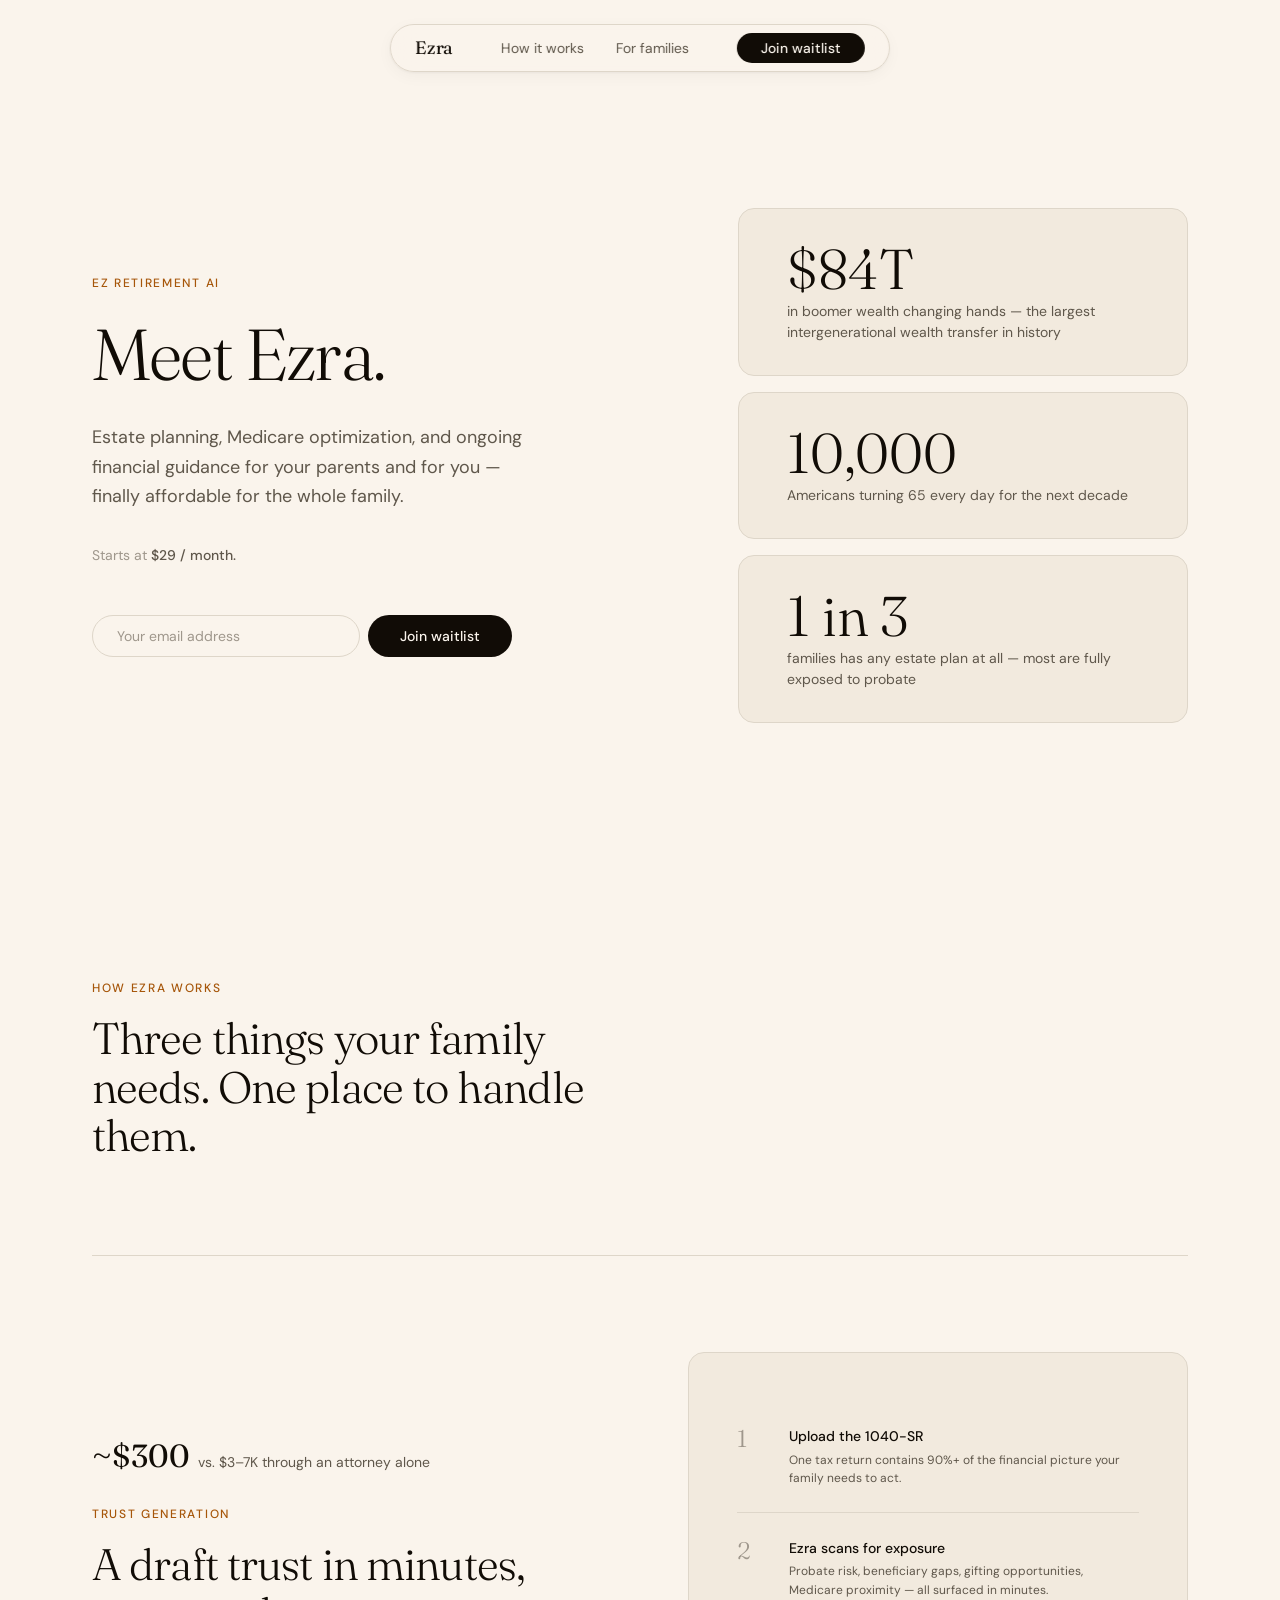
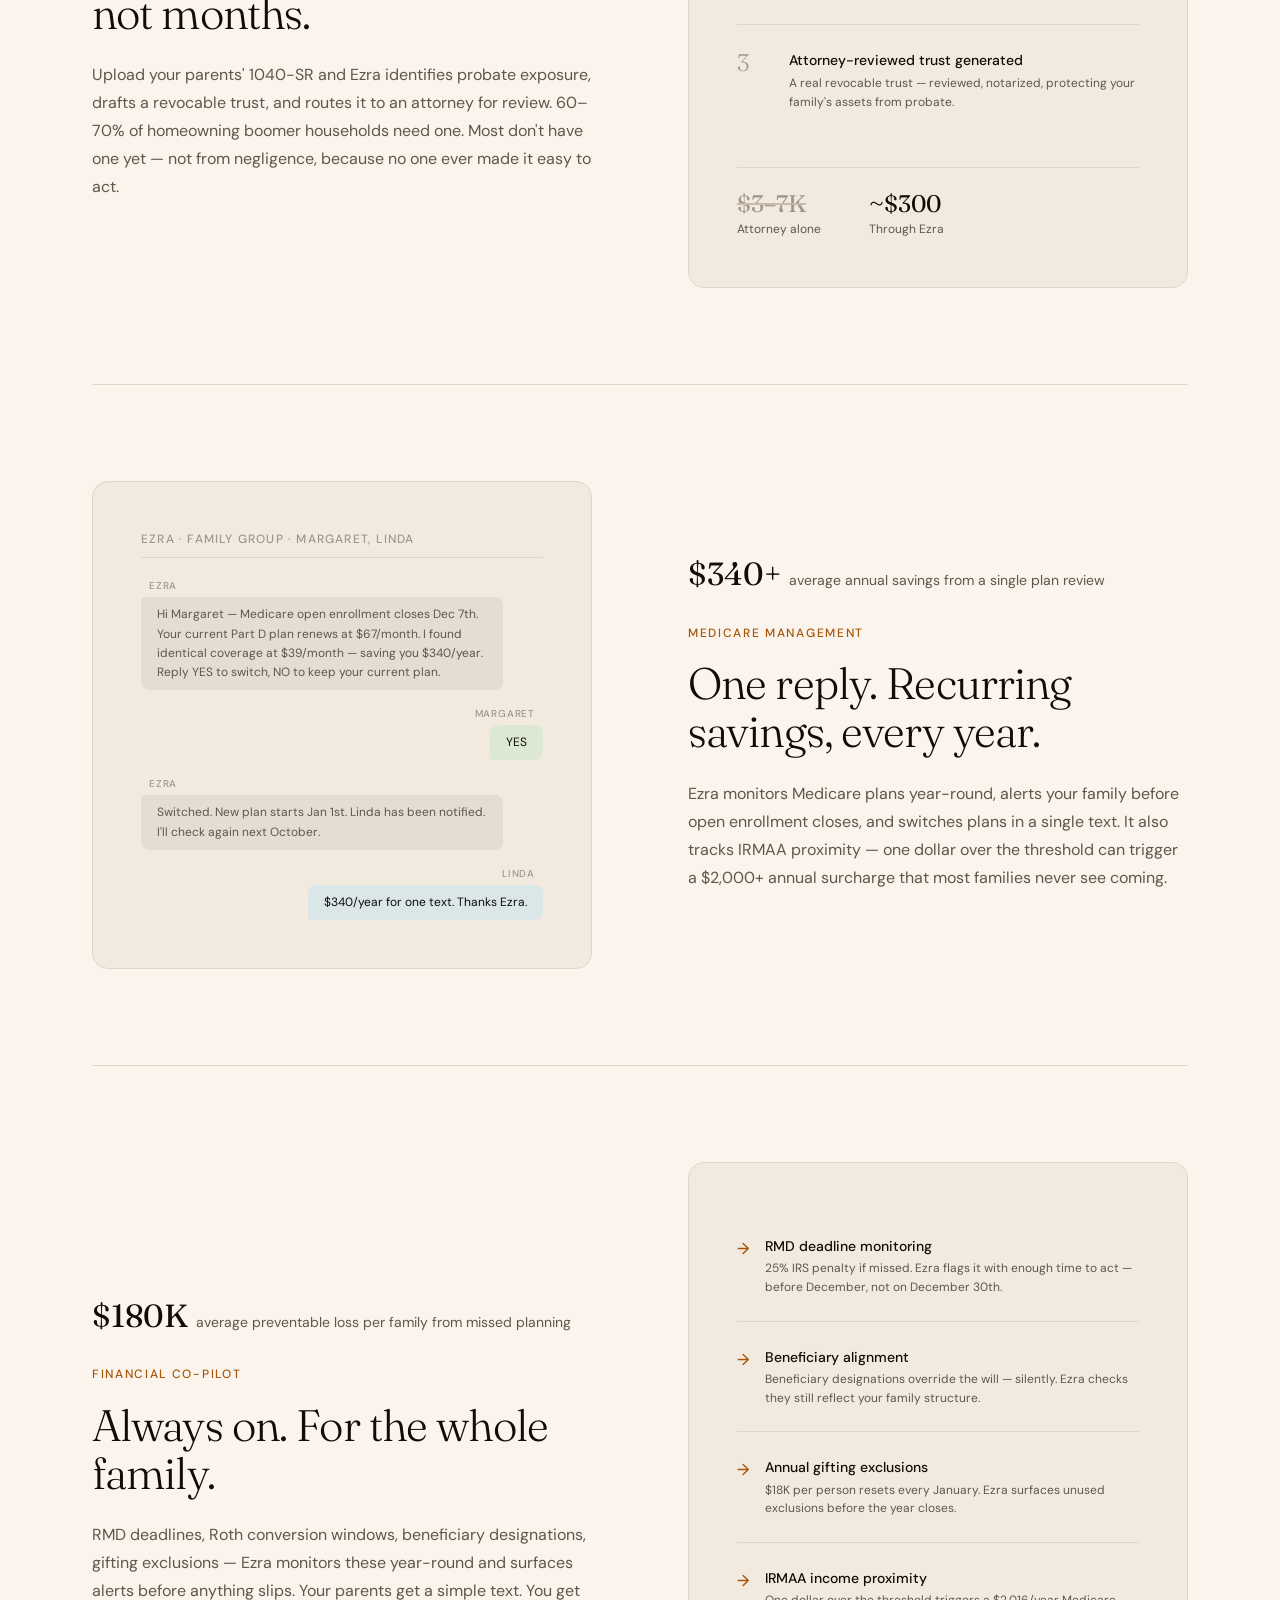
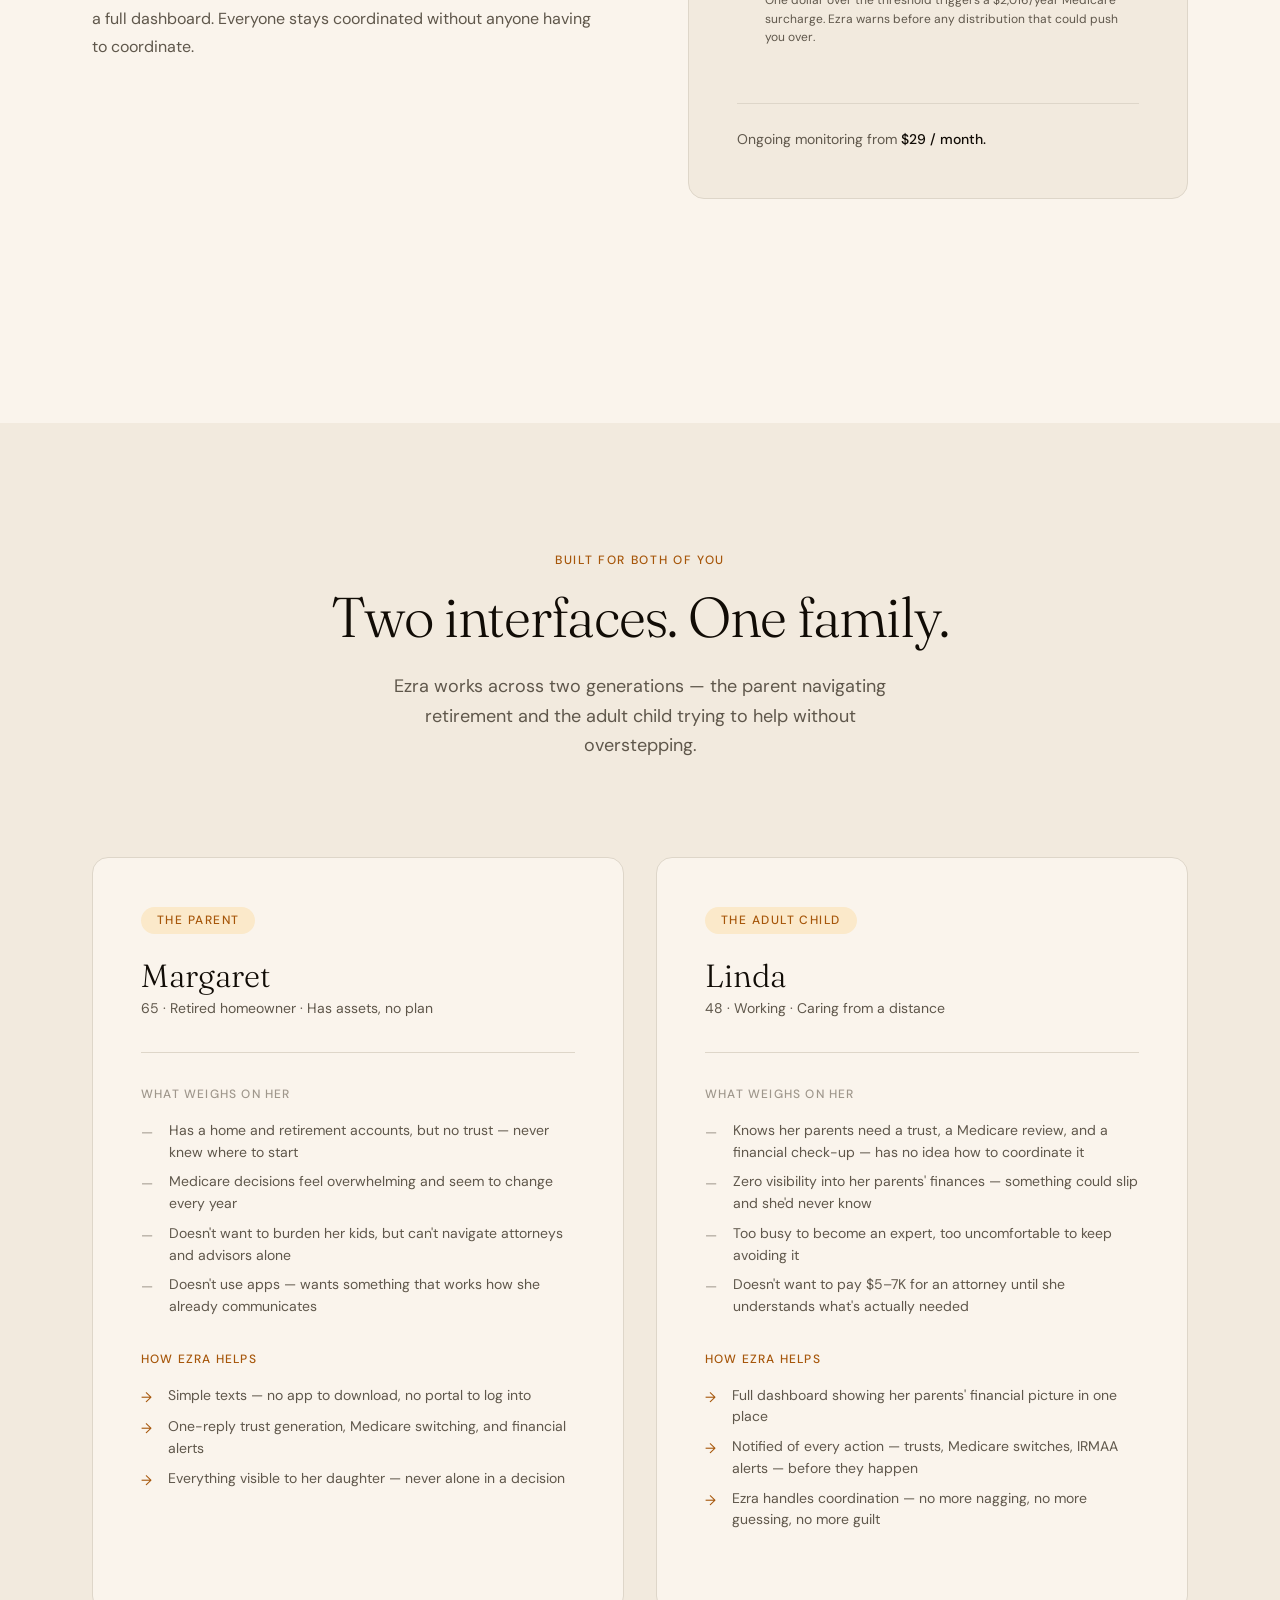
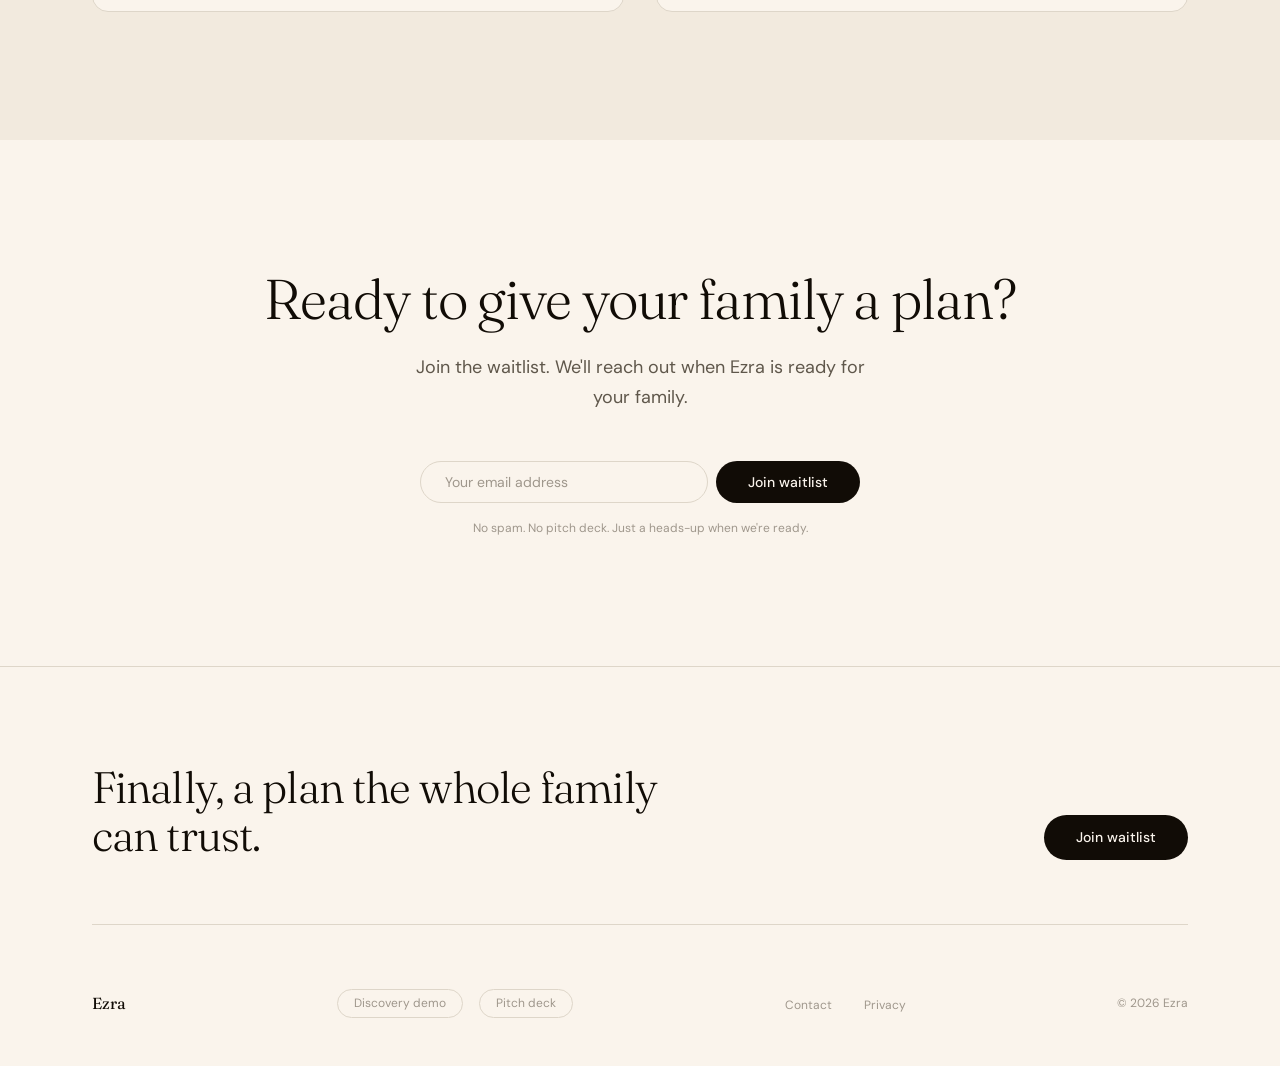
==== commit 803d9b04: "hero: Meet Ezra headline, $29/month pricing consistency Co-Authored-By: Claude Sonnet 4.6 <noreply@a" ====
--- a/index.html
+++ b/index.html
@@ -725,9 +725,9 @@
 
       <div class="hero-left">
         <p class="hero-eyebrow fi">EZ Retirement AI</p>
-        <h1 class="hero-headline fi fi-d1">Peace of mind for every generation.</h1>
+        <h1 class="hero-headline fi fi-d1">Meet Ezra.</h1>
         <p class="hero-sub fi fi-d2">Estate planning, Medicare optimization, and ongoing financial guidance for your parents and for you — finally affordable for the whole family.</p>
-        <p class="hero-pricing fi fi-d2">Starts at <strong>$19 / month.</strong> Trust generation from <strong>~$300.</strong></p>
+        <p class="hero-pricing fi fi-d2">Starts at <strong>$29 / month.</strong></p>
         <form class="hero-form fi fi-d3" id="hero-form" action="https://formspree.io/f/YOUR_FORM_ID" method="POST">
           <input class="input-field" type="email" name="email" placeholder="Your email address" required aria-label="Email address">
           <button class="btn-primary" type="submit">Join waitlist</button>
@@ -886,7 +886,7 @@
             </div>
           </div>
         </div>
-        <div class="monitor-price">Ongoing monitoring from <strong>$19 / month.</strong></div>
+        <div class="monitor-price">Ongoing monitoring from <strong>$29 / month.</strong></div>
       </div>
     </div>
 
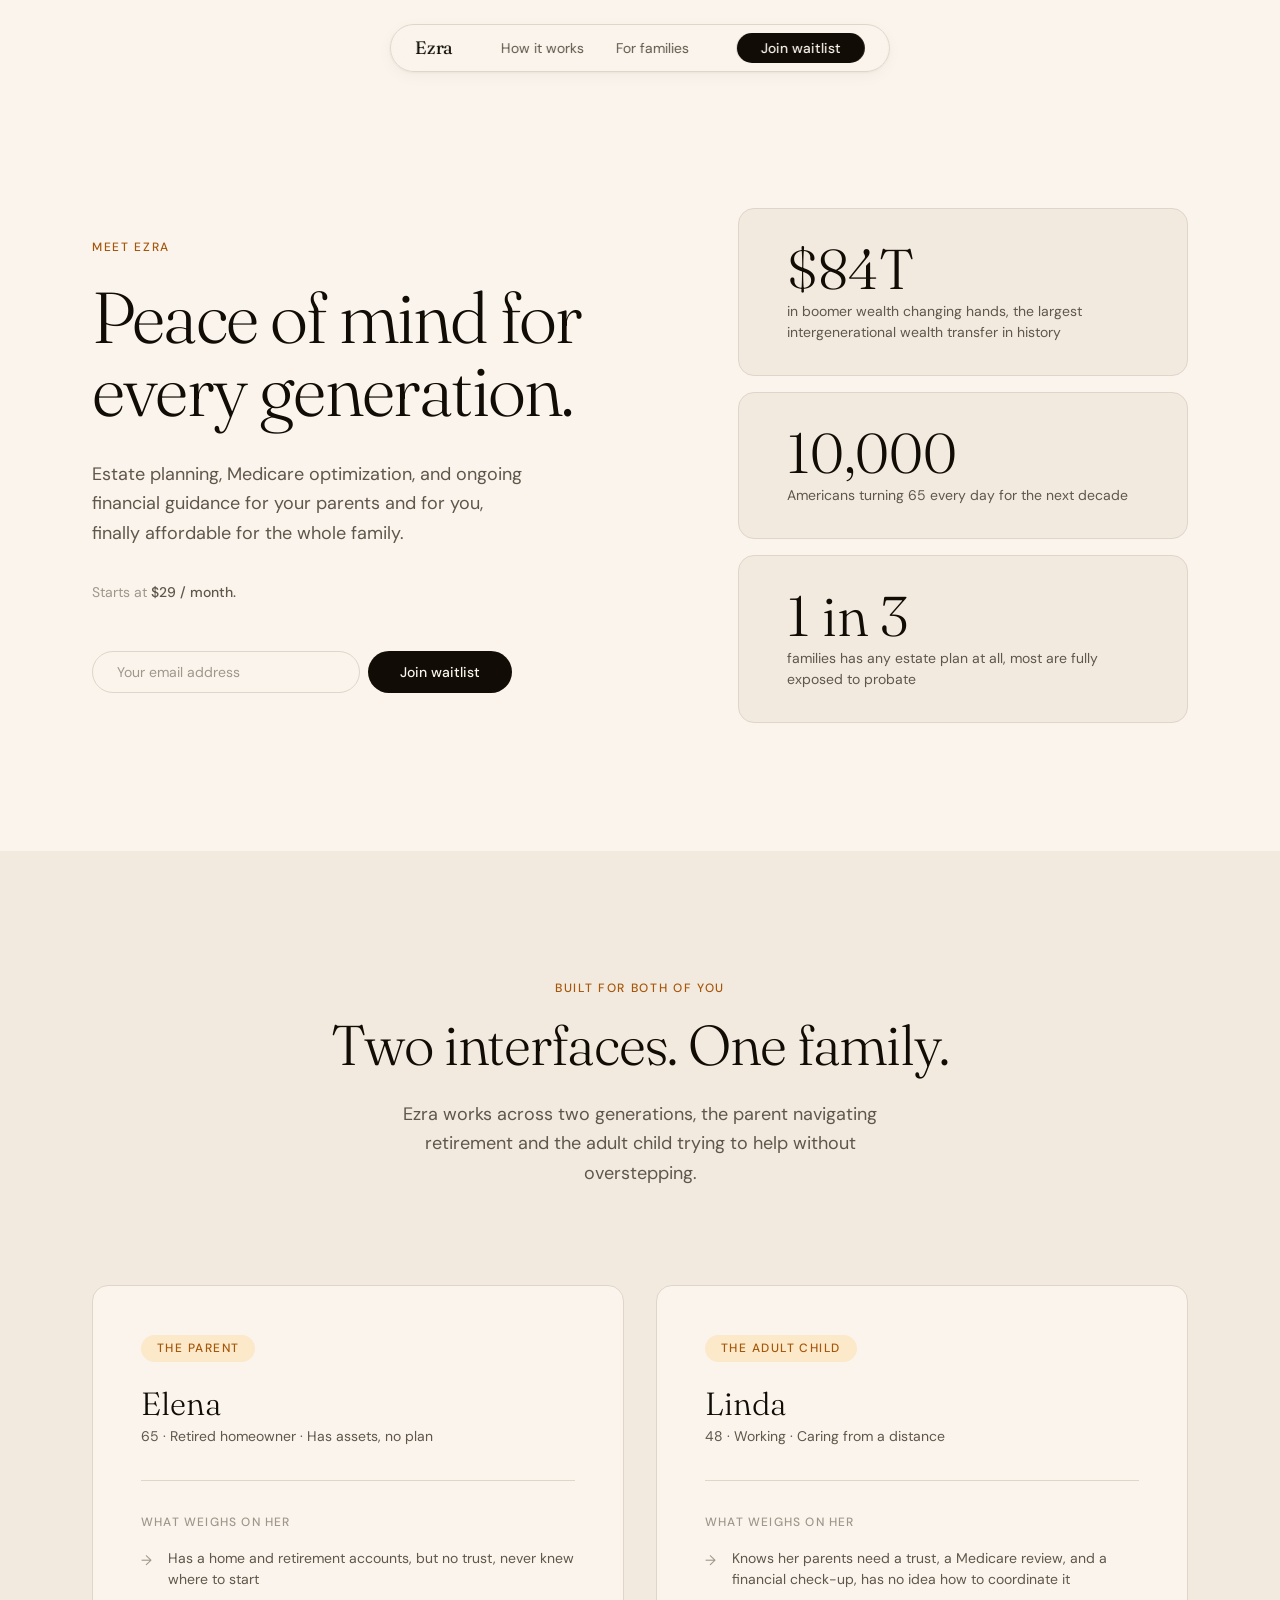
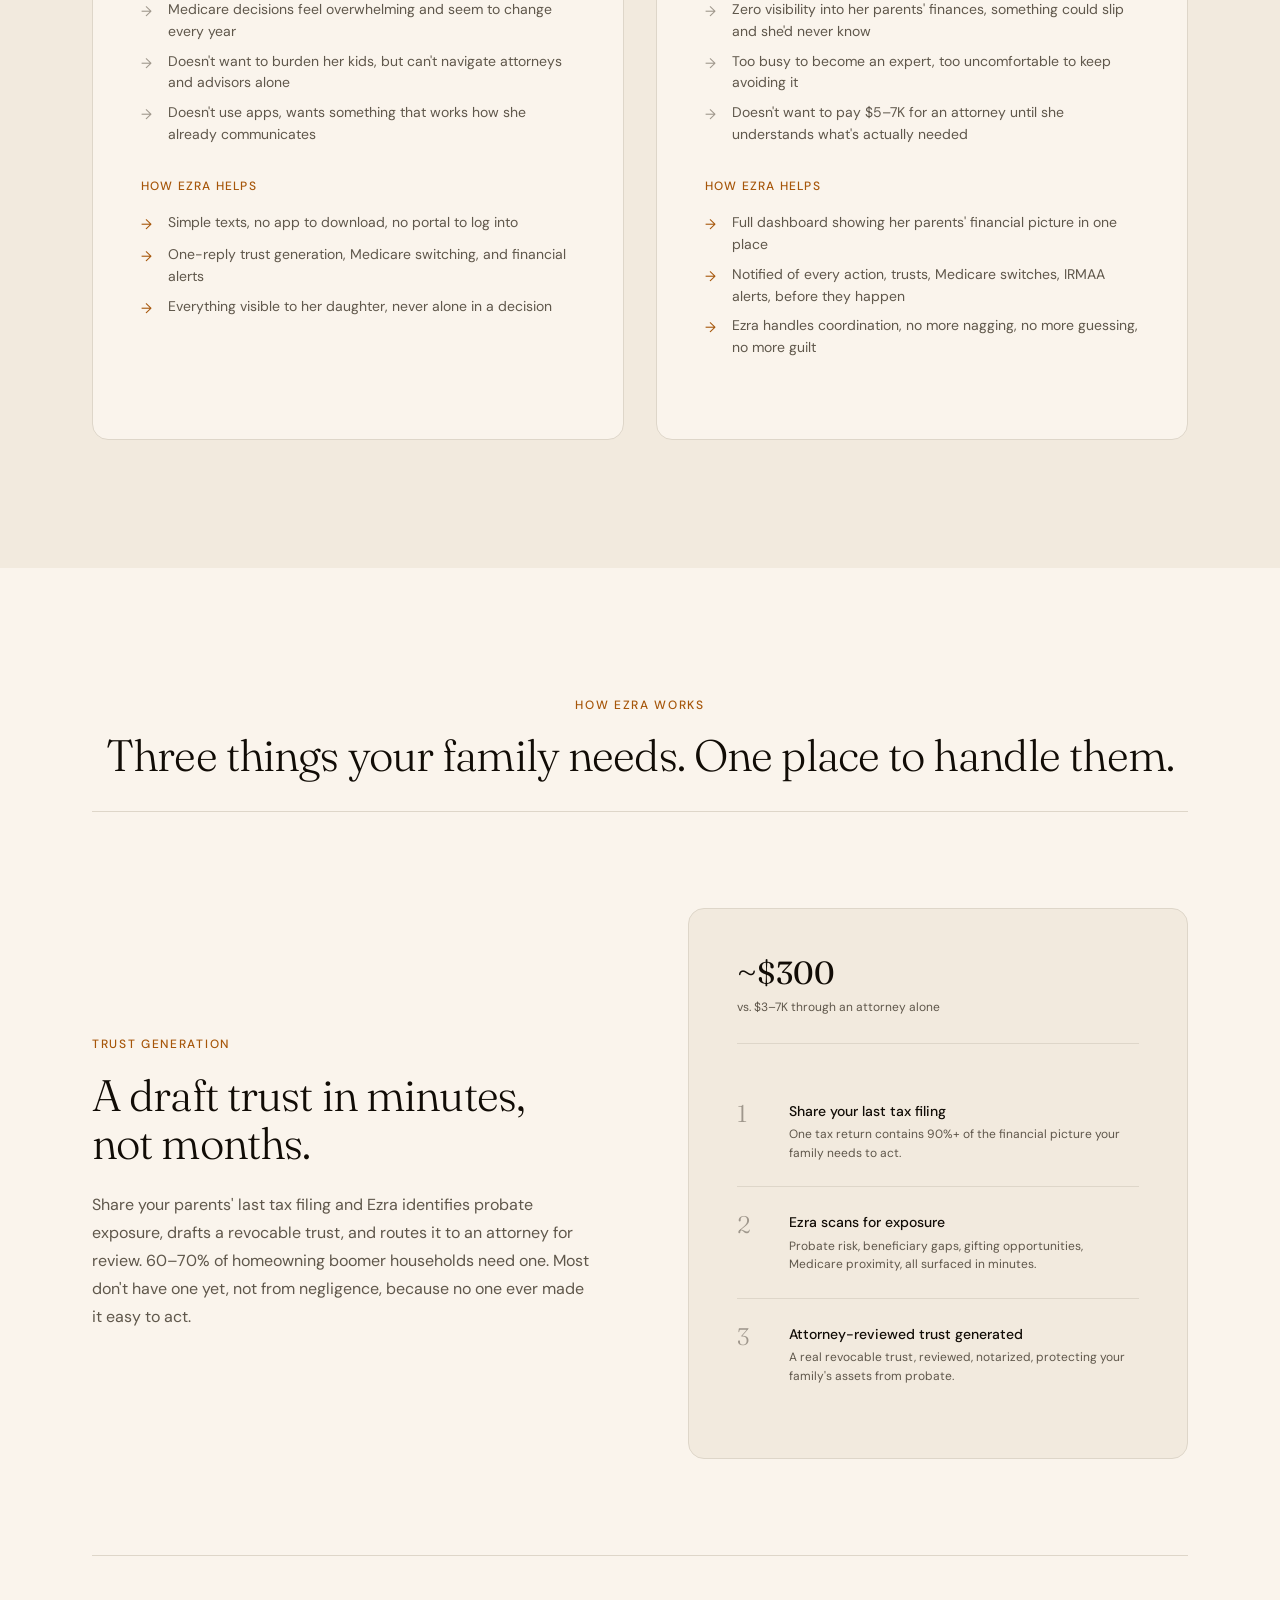
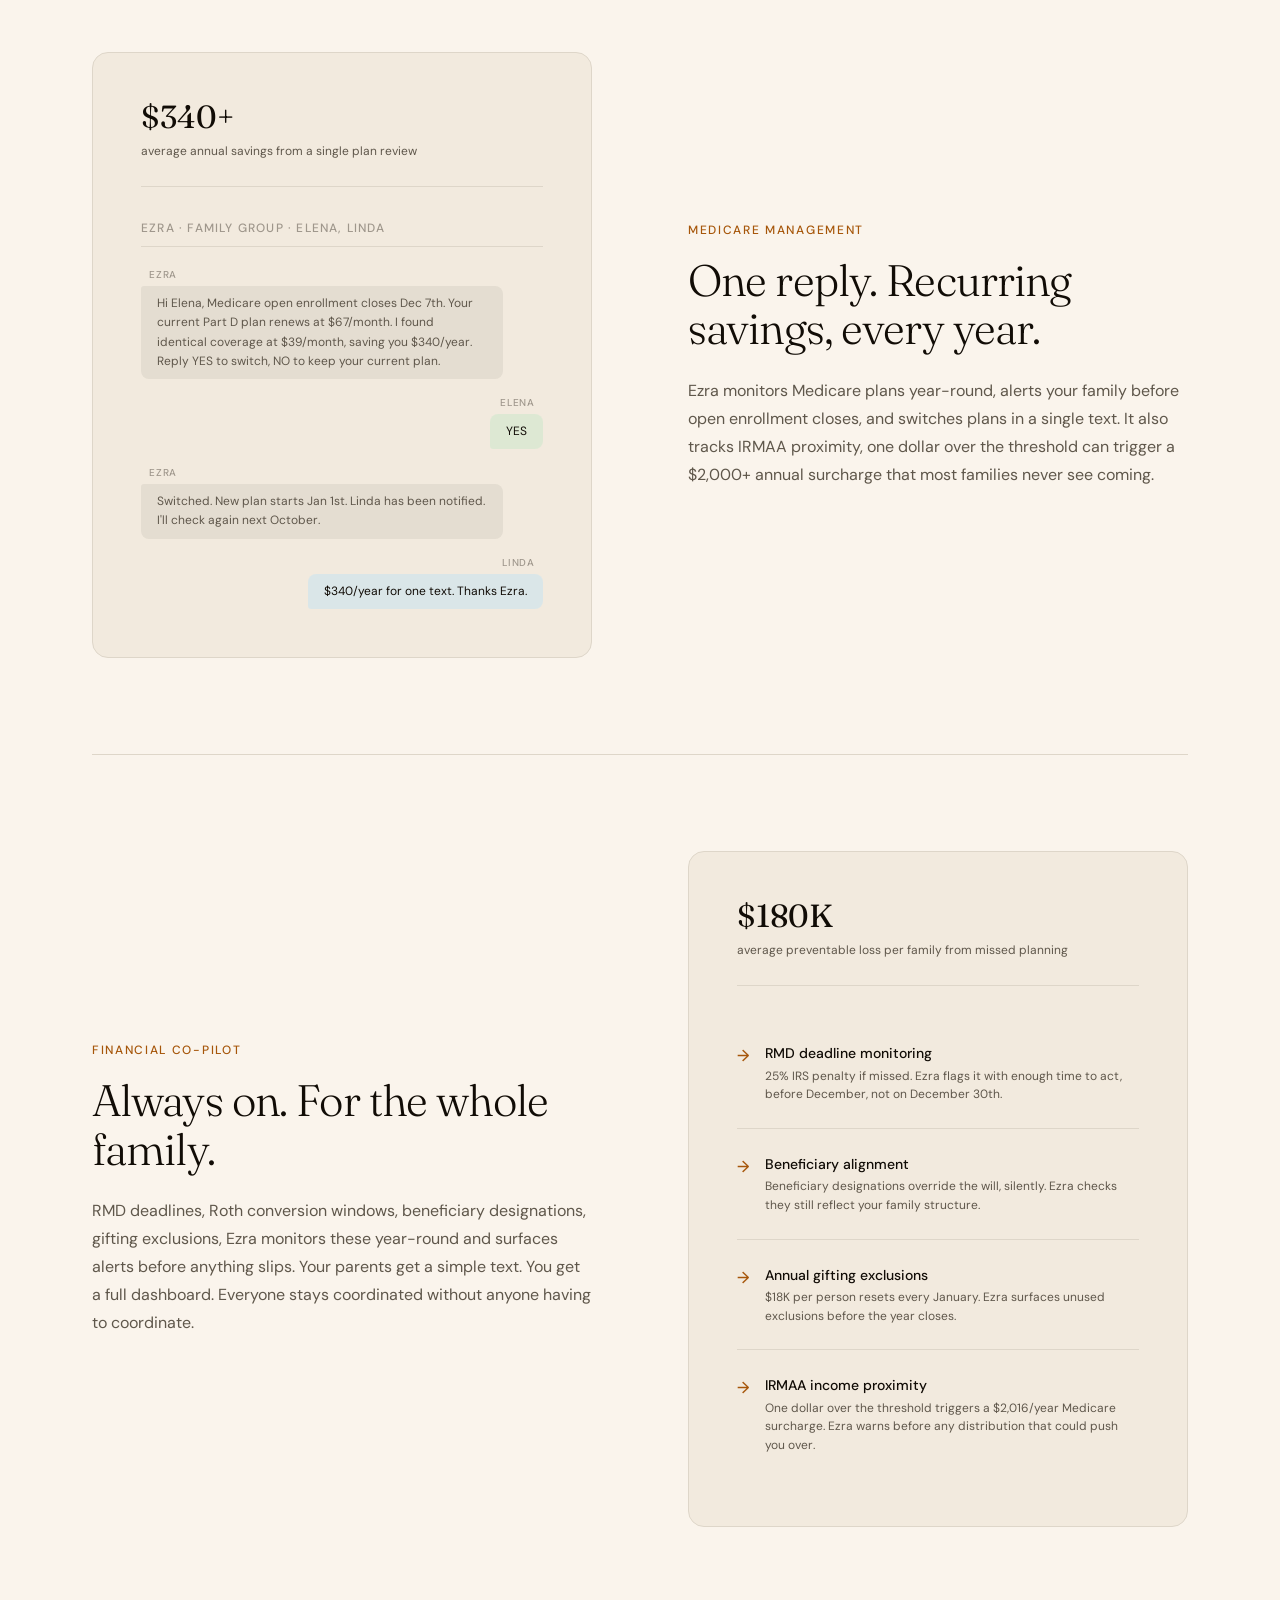
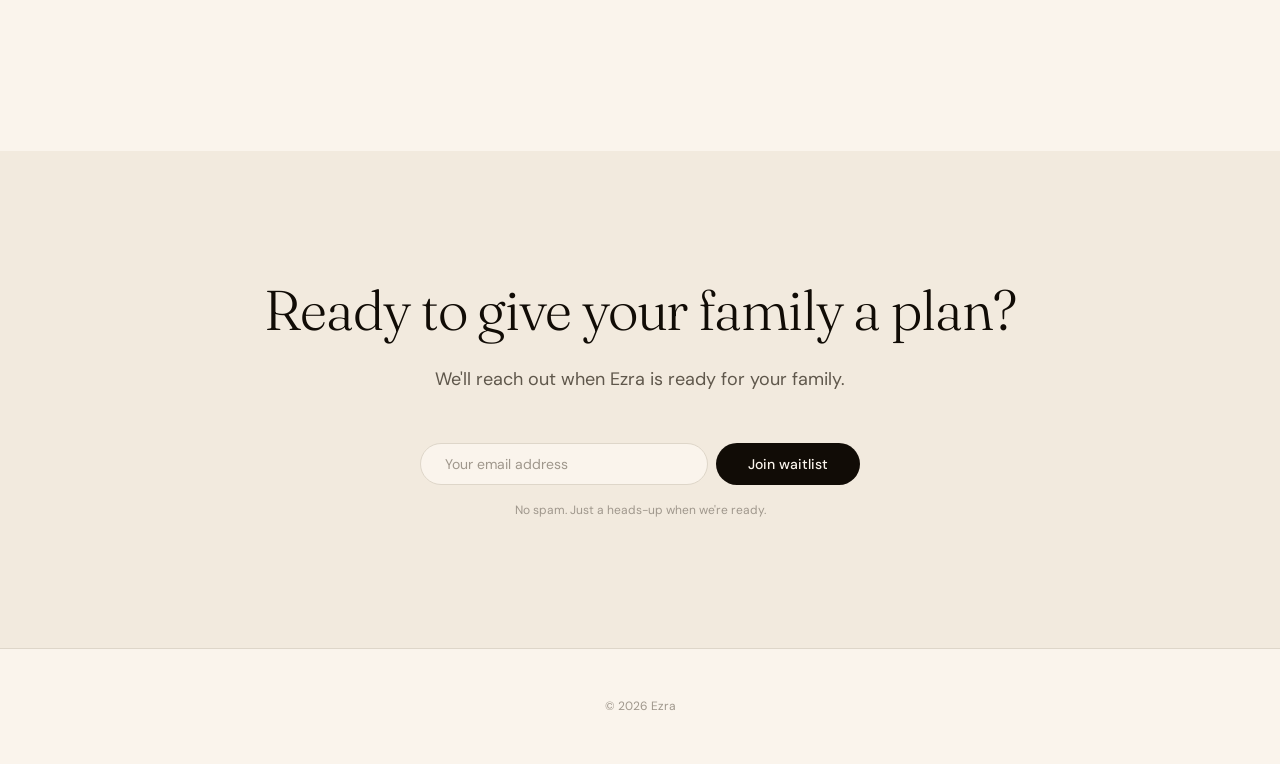
==== commit 7bab05e0: "index: layout, copy, and structure polish - Meet Ezra eyebrow + Peace of mind headline - $29/month p" ====
--- a/index.html
+++ b/index.html
@@ -3,7 +3,7 @@
 <head>
 <meta charset="UTF-8">
 <meta name="viewport" content="width=device-width, initial-scale=1.0">
-<title>Ezra — Retirement Planning for the Whole Family</title>
+<title>Ezra, Retirement Planning for the Whole Family</title>
 <link rel="preconnect" href="https://fonts.googleapis.com">
 <link rel="preconnect" href="https://fonts.gstatic.com" crossorigin>
 <link href="https://fonts.googleapis.com/css2?family=Fraunces:opsz,wght@9..144,300;9..144,400;9..144,500&family=DM+Sans:wght@300;400;500&display=swap" rel="stylesheet">
@@ -41,7 +41,7 @@
 .fi-d2 { transition-delay: 200ms; }
 .fi-d3 { transition-delay: 300ms; }
 
-/* ── NAV — N5 Floating pill ── */
+/* ── NAV, N5 Floating pill ── */
 .nav {
   position: fixed;
   top: var(--space-lg);
@@ -184,7 +184,7 @@
 .btn-primary:focus-visible { outline: 2px solid var(--color-accent); outline-offset: 3px; }
 .btn-primary:disabled { opacity: 0.45; cursor: not-allowed; transform: none; }
 
-/* Hero right — stat cards */
+/* Hero right, stat cards */
 .hero-stats { display: flex; flex-direction: column; gap: var(--space-md); }
 .stat-card {
   background: var(--color-surface);
@@ -213,11 +213,11 @@
   line-height: 1.5;
 }
 
-/* ── FEATURES — alternating diptych ── */
+/* ── FEATURES, alternating diptych ── */
 .features-wrap { padding: var(--space-5xl) 0; }
 .features-head {
-  margin-bottom: var(--space-4xl);
-  max-width: 560px;
+  margin-bottom: var(--space-xl);
+  text-align: center;
 }
 .section-eyebrow {
   font-family: var(--font-body);
@@ -288,6 +288,25 @@
   border-radius: var(--radius-lg);
   padding: var(--space-2xl);
 }
+.visual-stat {
+  margin-bottom: var(--space-xl);
+  padding-bottom: var(--space-lg);
+  border-bottom: 1px solid var(--color-border);
+}
+.visual-stat-num {
+  font-family: var(--font-display);
+  font-size: var(--text-3xl);
+  font-weight: 400;
+  font-style: normal;
+  color: var(--color-ink);
+  line-height: 1;
+  display: block;
+  margin-bottom: 4px;
+}
+.visual-stat-label {
+  font-size: var(--text-xs);
+  color: var(--color-ink-muted);
+}
 
 /* Trust flow steps */
 .flow-steps { display: flex; flex-direction: column; }
@@ -509,6 +528,7 @@
 .waitlist-section {
   padding: var(--space-5xl) 0;
   text-align: center;
+  background: var(--color-surface);
 }
 .waitlist-headline {
   font-family: var(--font-display);
@@ -540,10 +560,11 @@
   color: var(--color-ink-faint);
 }
 
-/* ── FOOTER — Ft5 Statement ── */
+/* ── FOOTER ── */
 .footer {
   border-top: 1px solid var(--color-border);
-  padding: var(--space-4xl) 0 var(--space-2xl);
+  padding: var(--space-2xl) 0;
+  text-align: center;
 }
 .footer-top {
   display: flex;
@@ -708,7 +729,7 @@
 </head>
 <body>
 
-<!-- NAV — N5 floating pill -->
+<!-- NAV, N5 floating pill -->
 <nav class="nav" aria-label="Main navigation">
   <a href="#" class="nav-wordmark">Ezra</a>
   <ul class="nav-links">
@@ -718,15 +739,15 @@
   <a href="#waitlist" class="nav-cta">Join waitlist</a>
 </nav>
 
-<!-- HERO — Split Studio -->
+<!-- HERO, Split Studio -->
 <section class="hero">
   <div class="wrap">
     <div class="hero-split">
 
       <div class="hero-left">
-        <p class="hero-eyebrow fi">EZ Retirement AI</p>
-        <h1 class="hero-headline fi fi-d1">Meet Ezra.</h1>
-        <p class="hero-sub fi fi-d2">Estate planning, Medicare optimization, and ongoing financial guidance for your parents and for you — finally affordable for the whole family.</p>
+        <p class="hero-eyebrow fi">Meet Ezra</p>
+        <h1 class="hero-headline fi fi-d1">Peace of mind for every generation.</h1>
+        <p class="hero-sub fi fi-d2">Estate planning, Medicare optimization, and ongoing financial guidance for your parents and for you, finally affordable for the whole family.</p>
         <p class="hero-pricing fi fi-d2">Starts at <strong>$29 / month.</strong></p>
         <form class="hero-form fi fi-d3" id="hero-form" action="https://formspree.io/f/YOUR_FORM_ID" method="POST">
           <input class="input-field" type="email" name="email" placeholder="Your email address" required aria-label="Email address">
@@ -737,7 +758,7 @@
       <div class="hero-stats" aria-label="Key statistics">
         <div class="stat-card">
           <div class="stat-num">$84T</div>
-          <div class="stat-label">in boomer wealth changing hands — the largest intergenerational wealth transfer in history</div>
+          <div class="stat-label">in boomer wealth changing hands, the largest intergenerational wealth transfer in history</div>
         </div>
         <div class="stat-card s2">
           <div class="stat-num">10,000</div>
@@ -745,8 +766,108 @@
         </div>
         <div class="stat-card s3">
           <div class="stat-num">1 in 3</div>
-          <div class="stat-label">families has any estate plan at all — most are fully exposed to probate</div>
+          <div class="stat-label">families has any estate plan at all, most are fully exposed to probate</div>
         </div>
+      </div>
+
+    </div>
+  </div>
+</section>
+
+<!-- PERSONAS, side by side -->
+<section id="for-families" class="personas-section">
+  <div class="wrap">
+
+    <div class="personas-head fi">
+      <p class="section-eyebrow">Built for both of you</p>
+      <h2 class="section-headline">Two interfaces. One family.</h2>
+      <p class="personas-sub">Ezra works across two generations, the parent navigating retirement and the adult child trying to help without overstepping.</p>
+    </div>
+
+    <div class="personas-grid">
+
+      <div class="persona-card fi fi-d1">
+        <div class="persona-tag">The parent</div>
+        <div class="persona-name">Elena</div>
+        <div class="persona-desc">65 · Retired homeowner · Has assets, no plan</div>
+
+        <p class="persona-block-label problems">What weighs on her</p>
+        <ul class="persona-list" aria-label="Parent pain points">
+          <li class="persona-item">
+            <span class="persona-item-icon" aria-hidden="true">→</span>
+            Has a home and retirement accounts, but no trust, never knew where to start
+          </li>
+          <li class="persona-item">
+            <span class="persona-item-icon" aria-hidden="true">→</span>
+            Medicare decisions feel overwhelming and seem to change every year
+          </li>
+          <li class="persona-item">
+            <span class="persona-item-icon" aria-hidden="true">→</span>
+            Doesn't want to burden her kids, but can't navigate attorneys and advisors alone
+          </li>
+          <li class="persona-item">
+            <span class="persona-item-icon" aria-hidden="true">→</span>
+            Doesn't use apps, wants something that works how she already communicates
+          </li>
+        </ul>
+
+        <p class="persona-block-label ezra-helps">How Ezra helps</p>
+        <ul class="persona-list" aria-label="How Ezra helps the parent">
+          <li class="persona-item benefit">
+            <span class="persona-item-icon" aria-hidden="true">→</span>
+            Simple texts, no app to download, no portal to log into
+          </li>
+          <li class="persona-item benefit">
+            <span class="persona-item-icon" aria-hidden="true">→</span>
+            One-reply trust generation, Medicare switching, and financial alerts
+          </li>
+          <li class="persona-item benefit">
+            <span class="persona-item-icon" aria-hidden="true">→</span>
+            Everything visible to her daughter, never alone in a decision
+          </li>
+        </ul>
+      </div>
+
+      <div class="persona-card fi fi-d2">
+        <div class="persona-tag">The adult child</div>
+        <div class="persona-name">Linda</div>
+        <div class="persona-desc">48 · Working · Caring from a distance</div>
+
+        <p class="persona-block-label problems">What weighs on her</p>
+        <ul class="persona-list" aria-label="Adult child pain points">
+          <li class="persona-item">
+            <span class="persona-item-icon" aria-hidden="true">→</span>
+            Knows her parents need a trust, a Medicare review, and a financial check-up, has no idea how to coordinate it
+          </li>
+          <li class="persona-item">
+            <span class="persona-item-icon" aria-hidden="true">→</span>
+            Zero visibility into her parents' finances, something could slip and she'd never know
+          </li>
+          <li class="persona-item">
+            <span class="persona-item-icon" aria-hidden="true">→</span>
+            Too busy to become an expert, too uncomfortable to keep avoiding it
+          </li>
+          <li class="persona-item">
+            <span class="persona-item-icon" aria-hidden="true">→</span>
+            Doesn't want to pay $5–7K for an attorney until she understands what's actually needed
+          </li>
+        </ul>
+
+        <p class="persona-block-label ezra-helps">How Ezra helps</p>
+        <ul class="persona-list" aria-label="How Ezra helps the adult child">
+          <li class="persona-item benefit">
+            <span class="persona-item-icon" aria-hidden="true">→</span>
+            Full dashboard showing her parents' financial picture in one place
+          </li>
+          <li class="persona-item benefit">
+            <span class="persona-item-icon" aria-hidden="true">→</span>
+            Notified of every action, trusts, Medicare switches, IRMAA alerts, before they happen
+          </li>
+          <li class="persona-item benefit">
+            <span class="persona-item-icon" aria-hidden="true">→</span>
+            Ezra handles coordination, no more nagging, no more guessing, no more guilt
+          </li>
+        </ul>
       </div>
 
     </div>
@@ -765,20 +886,20 @@
     <!-- Trust generation -->
     <div class="feature-pair">
       <div class="feature-text fi">
-        <div class="feature-stat">
-          <span class="feature-stat-num">~$300</span>
-          <span class="feature-stat-label">vs. $3–7K through an attorney alone</span>
-        </div>
         <p class="section-eyebrow">Trust generation</p>
         <h3 class="section-headline">A draft trust in minutes, not months.</h3>
-        <p class="feature-body">Upload your parents' 1040-SR and Ezra identifies probate exposure, drafts a revocable trust, and routes it to an attorney for review. 60–70% of homeowning boomer households need one. Most don't have one yet — not from negligence, because no one ever made it easy to act.</p>
+        <p class="feature-body">Share your parents' last tax filing and Ezra identifies probate exposure, drafts a revocable trust, and routes it to an attorney for review. 60–70% of homeowning boomer households need one. Most don't have one yet, not from negligence, because no one ever made it easy to act.</p>
       </div>
       <div class="feature-visual fi fi-d1" aria-label="Trust generation flow">
+        <div class="visual-stat">
+          <span class="visual-stat-num">~$300</span>
+          <span class="visual-stat-label">vs. $3–7K through an attorney alone</span>
+        </div>
         <div class="flow-steps">
           <div class="flow-step">
             <div class="flow-step-num">1</div>
             <div>
-              <div class="flow-step-title">Upload the 1040-SR</div>
+              <div class="flow-step-title">Share your last tax filing</div>
               <div class="flow-step-desc">One tax return contains 90%+ of the financial picture your family needs to act.</div>
             </div>
           </div>
@@ -786,25 +907,15 @@
             <div class="flow-step-num">2</div>
             <div>
               <div class="flow-step-title">Ezra scans for exposure</div>
-              <div class="flow-step-desc">Probate risk, beneficiary gaps, gifting opportunities, Medicare proximity — all surfaced in minutes.</div>
+              <div class="flow-step-desc">Probate risk, beneficiary gaps, gifting opportunities, Medicare proximity, all surfaced in minutes.</div>
             </div>
           </div>
           <div class="flow-step">
             <div class="flow-step-num">3</div>
             <div>
               <div class="flow-step-title">Attorney-reviewed trust generated</div>
-              <div class="flow-step-desc">A real revocable trust — reviewed, notarized, protecting your family's assets from probate.</div>
+              <div class="flow-step-desc">A real revocable trust, reviewed, notarized, protecting your family's assets from probate.</div>
             </div>
-          </div>
-        </div>
-        <div class="cost-compare">
-          <div class="cost-block">
-            <div class="cost-amount strike">$3–7K</div>
-            <div class="cost-label">Attorney alone</div>
-          </div>
-          <div class="cost-block">
-            <div class="cost-amount">~$300</div>
-            <div class="cost-label">Through Ezra</div>
           </div>
         </div>
       </div>
@@ -813,23 +924,23 @@
     <!-- Medicare management -->
     <div class="feature-pair flip">
       <div class="feature-text fi">
-        <div class="feature-stat">
-          <span class="feature-stat-num">$340+</span>
-          <span class="feature-stat-label">average annual savings from a single plan review</span>
-        </div>
         <p class="section-eyebrow">Medicare management</p>
         <h3 class="section-headline">One reply. Recurring savings, every year.</h3>
-        <p class="feature-body">Ezra monitors Medicare plans year-round, alerts your family before open enrollment closes, and switches plans in a single text. It also tracks IRMAA proximity — one dollar over the threshold can trigger a $2,000+ annual surcharge that most families never see coming.</p>
+        <p class="feature-body">Ezra monitors Medicare plans year-round, alerts your family before open enrollment closes, and switches plans in a single text. It also tracks IRMAA proximity, one dollar over the threshold can trigger a $2,000+ annual surcharge that most families never see coming.</p>
       </div>
       <div class="feature-visual fi fi-d1" aria-label="Medicare SMS scenario">
+        <div class="visual-stat">
+          <span class="visual-stat-num">$340+</span>
+          <span class="visual-stat-label">average annual savings from a single plan review</span>
+        </div>
         <div class="sms-card">
-          <div class="sms-label">Ezra · Family Group · Margaret, Linda</div>
+          <div class="sms-label">Ezra · Family Group · Elena, Linda</div>
           <div class="sms-msg">
             <div class="sms-sender">Ezra</div>
-            <div class="sms-bubble ezra">Hi Margaret — Medicare open enrollment closes Dec 7th. Your current Part D plan renews at $67/month. I found identical coverage at $39/month — saving you $340/year. Reply YES to switch, NO to keep your current plan.</div>
+            <div class="sms-bubble ezra">Hi Elena, Medicare open enrollment closes Dec 7th. Your current Part D plan renews at $67/month. I found identical coverage at $39/month, saving you $340/year. Reply YES to switch, NO to keep your current plan.</div>
           </div>
           <div class="sms-msg right">
-            <div class="sms-sender">Margaret</div>
+            <div class="sms-sender">Elena</div>
             <div class="sms-bubble parent">YES</div>
           </div>
           <div class="sms-msg">
@@ -847,28 +958,28 @@
     <!-- Financial co-pilot -->
     <div class="feature-pair">
       <div class="feature-text fi">
-        <div class="feature-stat">
-          <span class="feature-stat-num">$180K</span>
-          <span class="feature-stat-label">average preventable loss per family from missed planning</span>
-        </div>
         <p class="section-eyebrow">Financial co-pilot</p>
         <h3 class="section-headline">Always on. For the whole family.</h3>
-        <p class="feature-body">RMD deadlines, Roth conversion windows, beneficiary designations, gifting exclusions — Ezra monitors these year-round and surfaces alerts before anything slips. Your parents get a simple text. You get a full dashboard. Everyone stays coordinated without anyone having to coordinate.</p>
+        <p class="feature-body">RMD deadlines, Roth conversion windows, beneficiary designations, gifting exclusions, Ezra monitors these year-round and surfaces alerts before anything slips. Your parents get a simple text. You get a full dashboard. Everyone stays coordinated without anyone having to coordinate.</p>
       </div>
       <div class="feature-visual fi fi-d1" aria-label="Financial monitoring features">
+        <div class="visual-stat">
+          <span class="visual-stat-num">$180K</span>
+          <span class="visual-stat-label">average preventable loss per family from missed planning</span>
+        </div>
         <div class="monitor-list">
           <div class="monitor-item">
             <div class="monitor-check">→</div>
             <div>
               <div class="monitor-title">RMD deadline monitoring</div>
-              <div class="monitor-desc">25% IRS penalty if missed. Ezra flags it with enough time to act — before December, not on December 30th.</div>
+              <div class="monitor-desc">25% IRS penalty if missed. Ezra flags it with enough time to act, before December, not on December 30th.</div>
             </div>
           </div>
           <div class="monitor-item">
             <div class="monitor-check">→</div>
             <div>
               <div class="monitor-title">Beneficiary alignment</div>
-              <div class="monitor-desc">Beneficiary designations override the will — silently. Ezra checks they still reflect your family structure.</div>
+              <div class="monitor-desc">Beneficiary designations override the will, silently. Ezra checks they still reflect your family structure.</div>
             </div>
           </div>
           <div class="monitor-item">
@@ -886,110 +997,9 @@
             </div>
           </div>
         </div>
-        <div class="monitor-price">Ongoing monitoring from <strong>$29 / month.</strong></div>
       </div>
     </div>
 
-  </div>
-</section>
-
-<!-- PERSONAS — side by side -->
-<section id="for-families" class="personas-section">
-  <div class="wrap">
-
-    <div class="personas-head fi">
-      <p class="section-eyebrow">Built for both of you</p>
-      <h2 class="section-headline">Two interfaces. One family.</h2>
-      <p class="personas-sub">Ezra works across two generations — the parent navigating retirement and the adult child trying to help without overstepping.</p>
-    </div>
-
-    <div class="personas-grid">
-
-      <div class="persona-card fi fi-d1">
-        <div class="persona-tag">The parent</div>
-        <div class="persona-name">Margaret</div>
-        <div class="persona-desc">65 · Retired homeowner · Has assets, no plan</div>
-
-        <p class="persona-block-label problems">What weighs on her</p>
-        <ul class="persona-list" aria-label="Parent pain points">
-          <li class="persona-item">
-            <span class="persona-item-icon" aria-hidden="true">—</span>
-            Has a home and retirement accounts, but no trust — never knew where to start
-          </li>
-          <li class="persona-item">
-            <span class="persona-item-icon" aria-hidden="true">—</span>
-            Medicare decisions feel overwhelming and seem to change every year
-          </li>
-          <li class="persona-item">
-            <span class="persona-item-icon" aria-hidden="true">—</span>
-            Doesn't want to burden her kids, but can't navigate attorneys and advisors alone
-          </li>
-          <li class="persona-item">
-            <span class="persona-item-icon" aria-hidden="true">—</span>
-            Doesn't use apps — wants something that works how she already communicates
-          </li>
-        </ul>
-
-        <p class="persona-block-label ezra-helps">How Ezra helps</p>
-        <ul class="persona-list" aria-label="How Ezra helps the parent">
-          <li class="persona-item benefit">
-            <span class="persona-item-icon" aria-hidden="true">→</span>
-            Simple texts — no app to download, no portal to log into
-          </li>
-          <li class="persona-item benefit">
-            <span class="persona-item-icon" aria-hidden="true">→</span>
-            One-reply trust generation, Medicare switching, and financial alerts
-          </li>
-          <li class="persona-item benefit">
-            <span class="persona-item-icon" aria-hidden="true">→</span>
-            Everything visible to her daughter — never alone in a decision
-          </li>
-        </ul>
-      </div>
-
-      <div class="persona-card fi fi-d2">
-        <div class="persona-tag">The adult child</div>
-        <div class="persona-name">Linda</div>
-        <div class="persona-desc">48 · Working · Caring from a distance</div>
-
-        <p class="persona-block-label problems">What weighs on her</p>
-        <ul class="persona-list" aria-label="Adult child pain points">
-          <li class="persona-item">
-            <span class="persona-item-icon" aria-hidden="true">—</span>
-            Knows her parents need a trust, a Medicare review, and a financial check-up — has no idea how to coordinate it
-          </li>
-          <li class="persona-item">
-            <span class="persona-item-icon" aria-hidden="true">—</span>
-            Zero visibility into her parents' finances — something could slip and she'd never know
-          </li>
-          <li class="persona-item">
-            <span class="persona-item-icon" aria-hidden="true">—</span>
-            Too busy to become an expert, too uncomfortable to keep avoiding it
-          </li>
-          <li class="persona-item">
-            <span class="persona-item-icon" aria-hidden="true">—</span>
-            Doesn't want to pay $5–7K for an attorney until she understands what's actually needed
-          </li>
-        </ul>
-
-        <p class="persona-block-label ezra-helps">How Ezra helps</p>
-        <ul class="persona-list" aria-label="How Ezra helps the adult child">
-          <li class="persona-item benefit">
-            <span class="persona-item-icon" aria-hidden="true">→</span>
-            Full dashboard showing her parents' financial picture in one place
-          </li>
-          <li class="persona-item benefit">
-            <span class="persona-item-icon" aria-hidden="true">→</span>
-            Notified of every action — trusts, Medicare switches, IRMAA alerts — before they happen
-          </li>
-          <li class="persona-item benefit">
-            <span class="persona-item-icon" aria-hidden="true">→</span>
-            Ezra handles coordination — no more nagging, no more guessing, no more guilt
-          </li>
-        </ul>
-      </div>
-
-    </div>
   </div>
 </section>
 
@@ -997,34 +1007,19 @@
 <section id="waitlist" class="waitlist-section">
   <div class="wrap">
     <h2 class="waitlist-headline fi">Ready to give your family a plan?</h2>
-    <p class="waitlist-sub fi fi-d1">Join the waitlist. We'll reach out when Ezra is ready for your family.</p>
+    <p class="waitlist-sub fi fi-d1">We'll reach out when Ezra is ready for your family.</p>
     <form class="waitlist-form fi fi-d2" id="waitlist-form" action="https://formspree.io/f/YOUR_FORM_ID" method="POST">
       <input class="input-field" type="email" name="email" placeholder="Your email address" required aria-label="Email address">
       <button class="btn-primary" type="submit">Join waitlist</button>
     </form>
-    <p class="waitlist-note fi fi-d3">No spam. No pitch deck. Just a heads-up when we're ready.</p>
+    <p class="waitlist-note fi fi-d3">No spam. Just a heads-up when we're ready.</p>
   </div>
 </section>
 
-<!-- FOOTER — Ft5 Statement -->
+<!-- FOOTER -->
 <footer class="footer">
   <div class="wrap">
-    <div class="footer-top fi">
-      <p class="footer-statement">Finally, a plan the whole family can trust.</p>
-      <a href="#waitlist" class="btn-footer">Join waitlist</a>
-    </div>
-    <div class="footer-bottom">
-      <div class="footer-brand">Ezra</div>
-      <div class="footer-demos" aria-label="Demo links">
-        <a href="discovery.html">Discovery demo</a>
-        <a href="deck.html">Pitch deck</a>
-      </div>
-      <ul class="footer-links" aria-label="Footer links">
-        <li><a href="mailto:baishi@gmail.com">Contact</a></li>
-        <li><a href="#">Privacy</a></li>
-      </ul>
-      <p class="footer-copy">© 2026 Ezra</p>
-    </div>
+    <p class="footer-copy">© 2026 Ezra</p>
   </div>
 </footer>
 
@@ -1065,7 +1060,7 @@
     if (formId === 'YOUR_FORM_ID') {
       // Fake success for demo
       await new Promise(r => setTimeout(r, 800));
-      showToast('You\'re on the list — we\'ll be in touch.');
+      showToast('You\'re on the list, we\'ll be in touch.');
       form.reset();
     } else {
       try {
@@ -1075,7 +1070,7 @@
           body: JSON.stringify({ email })
         });
         if (res.ok) {
-          showToast('You\'re on the list — we\'ll be in touch.');
+          showToast('You\'re on the list, we\'ll be in touch.');
           form.reset();
         } else {
           showToast('Something went wrong. Try again.');
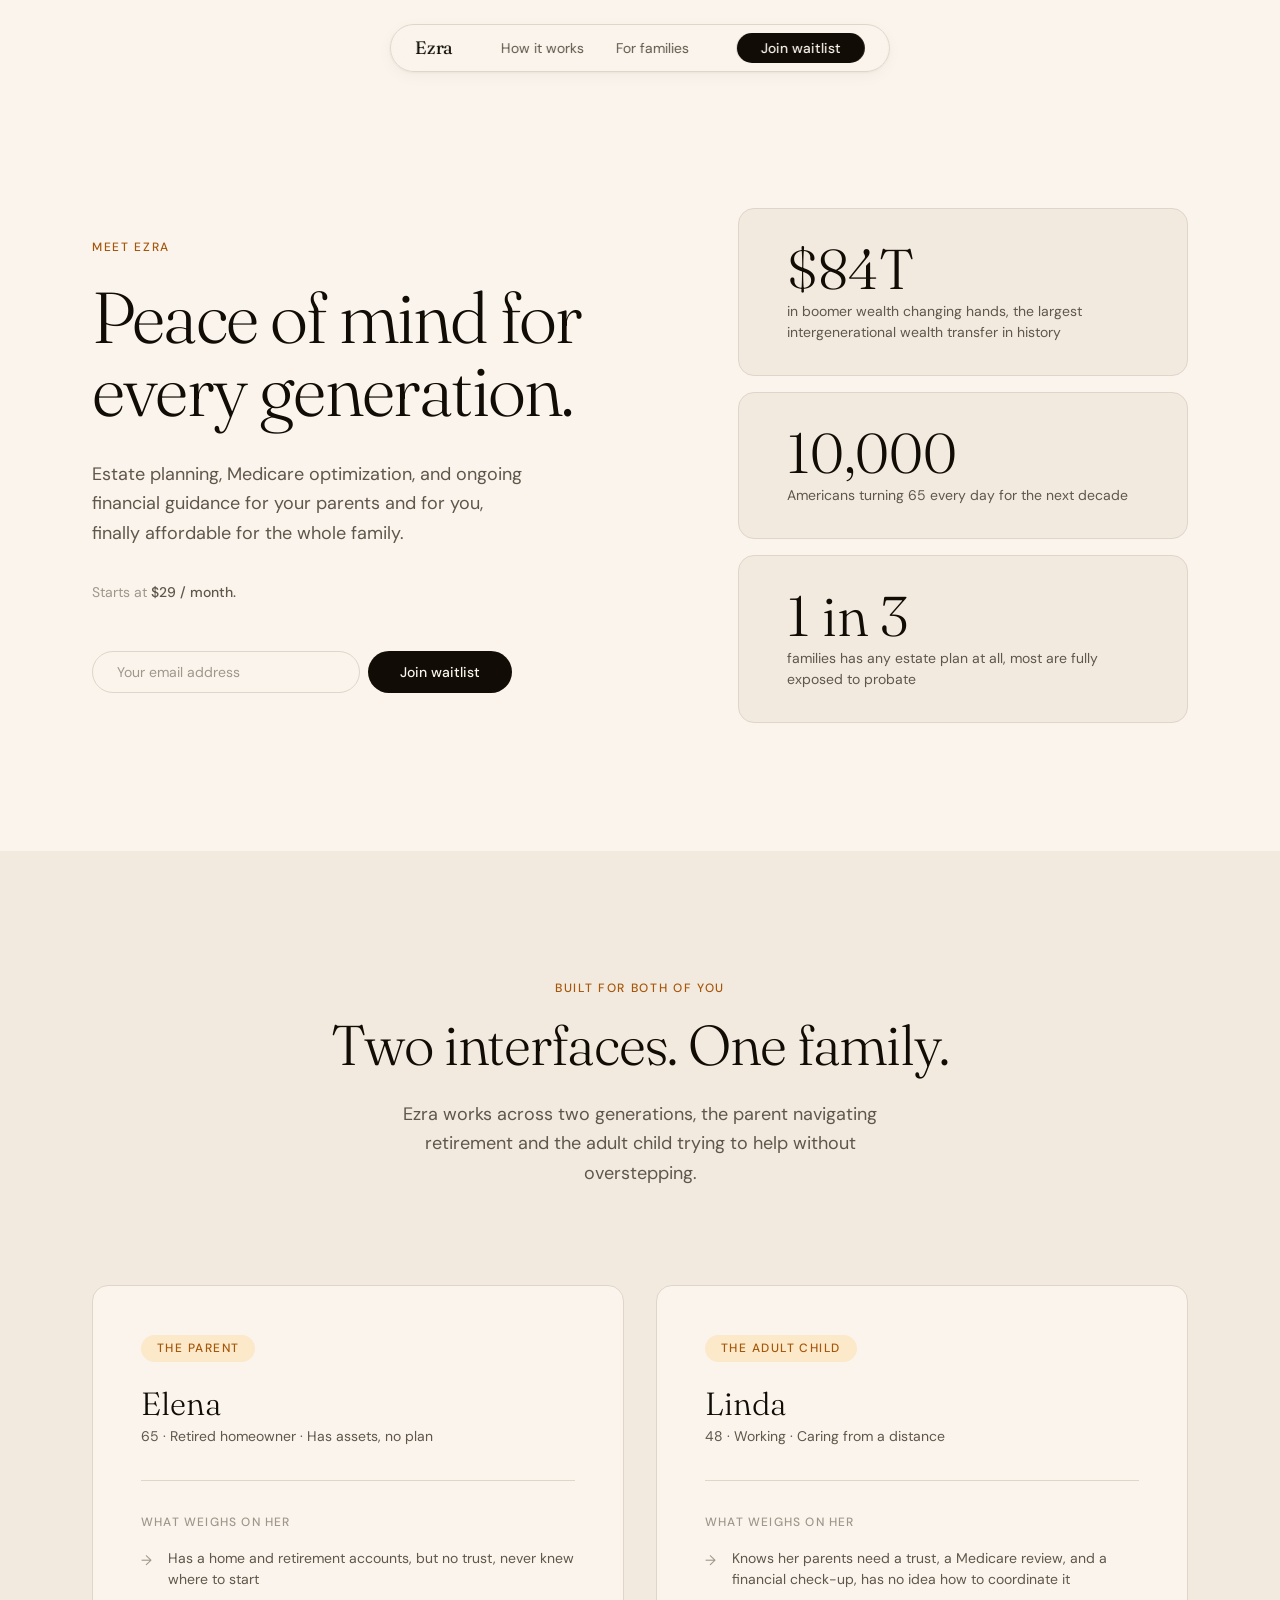
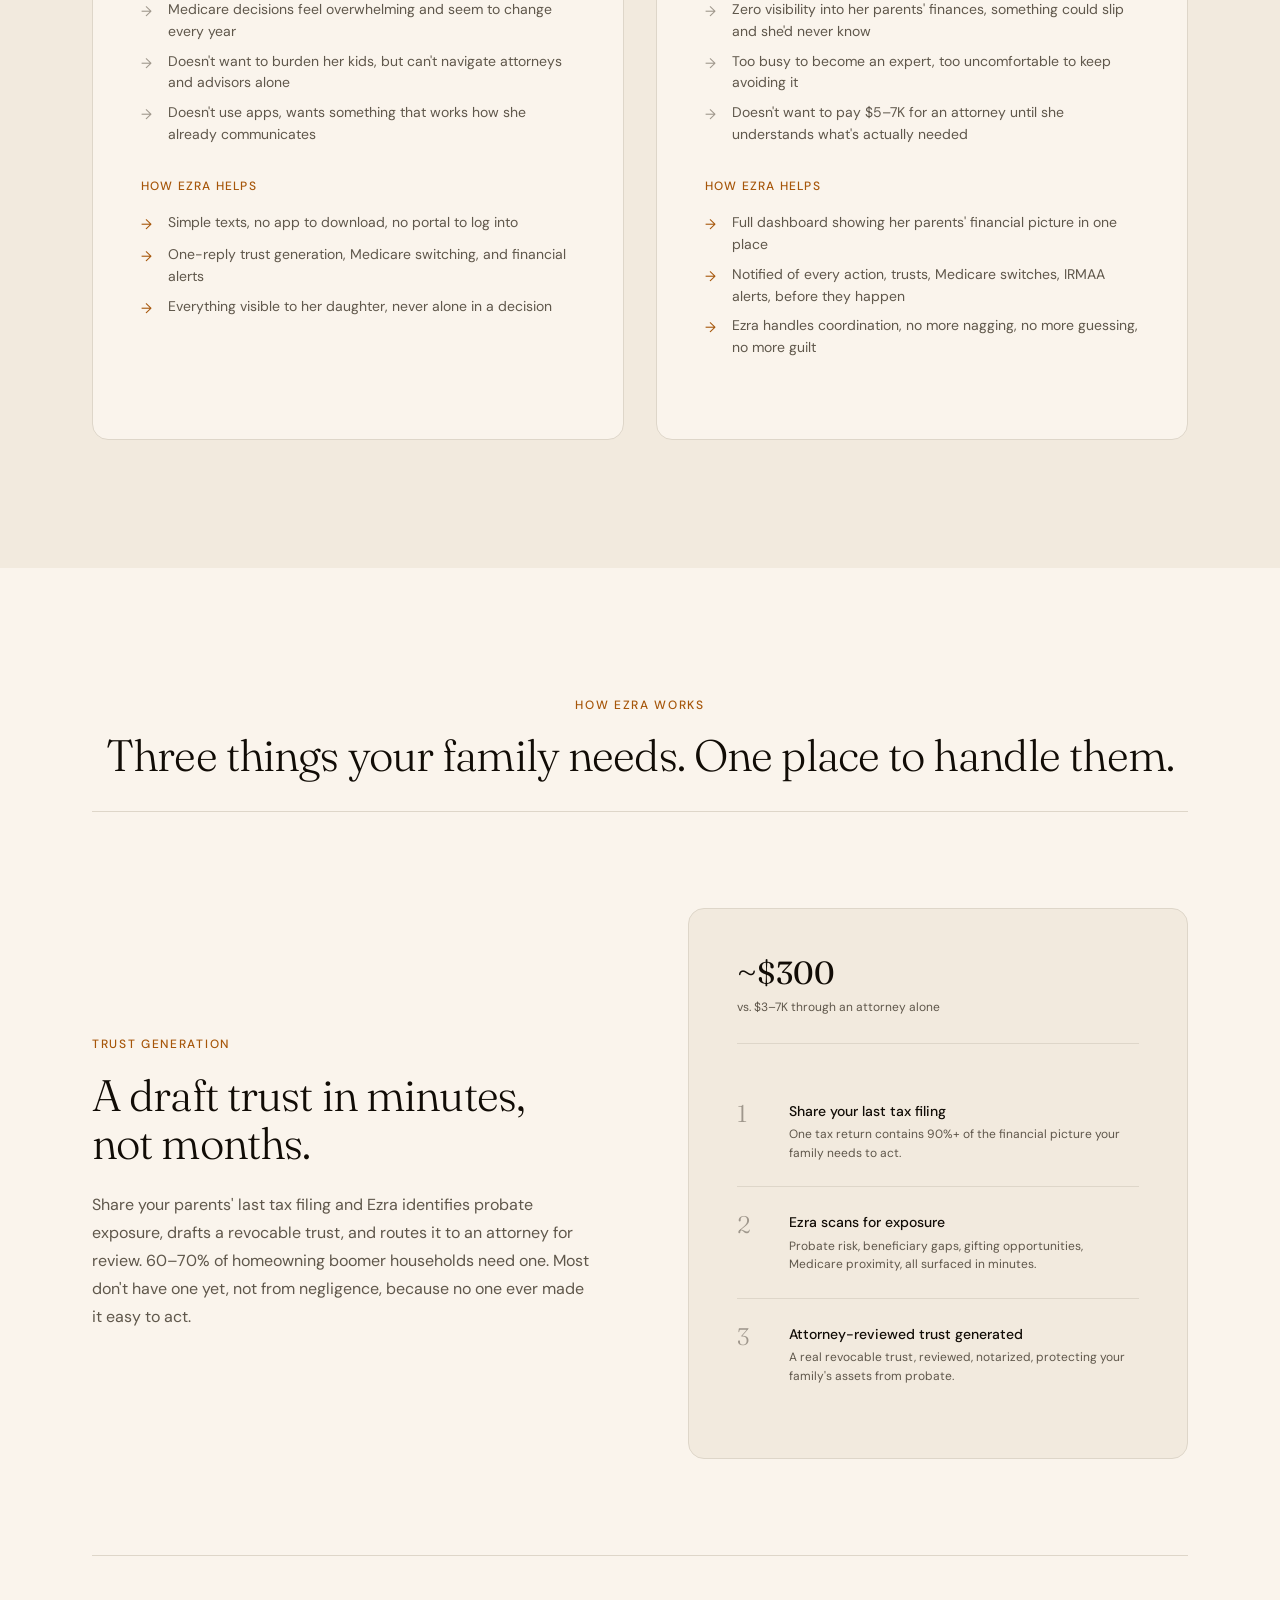
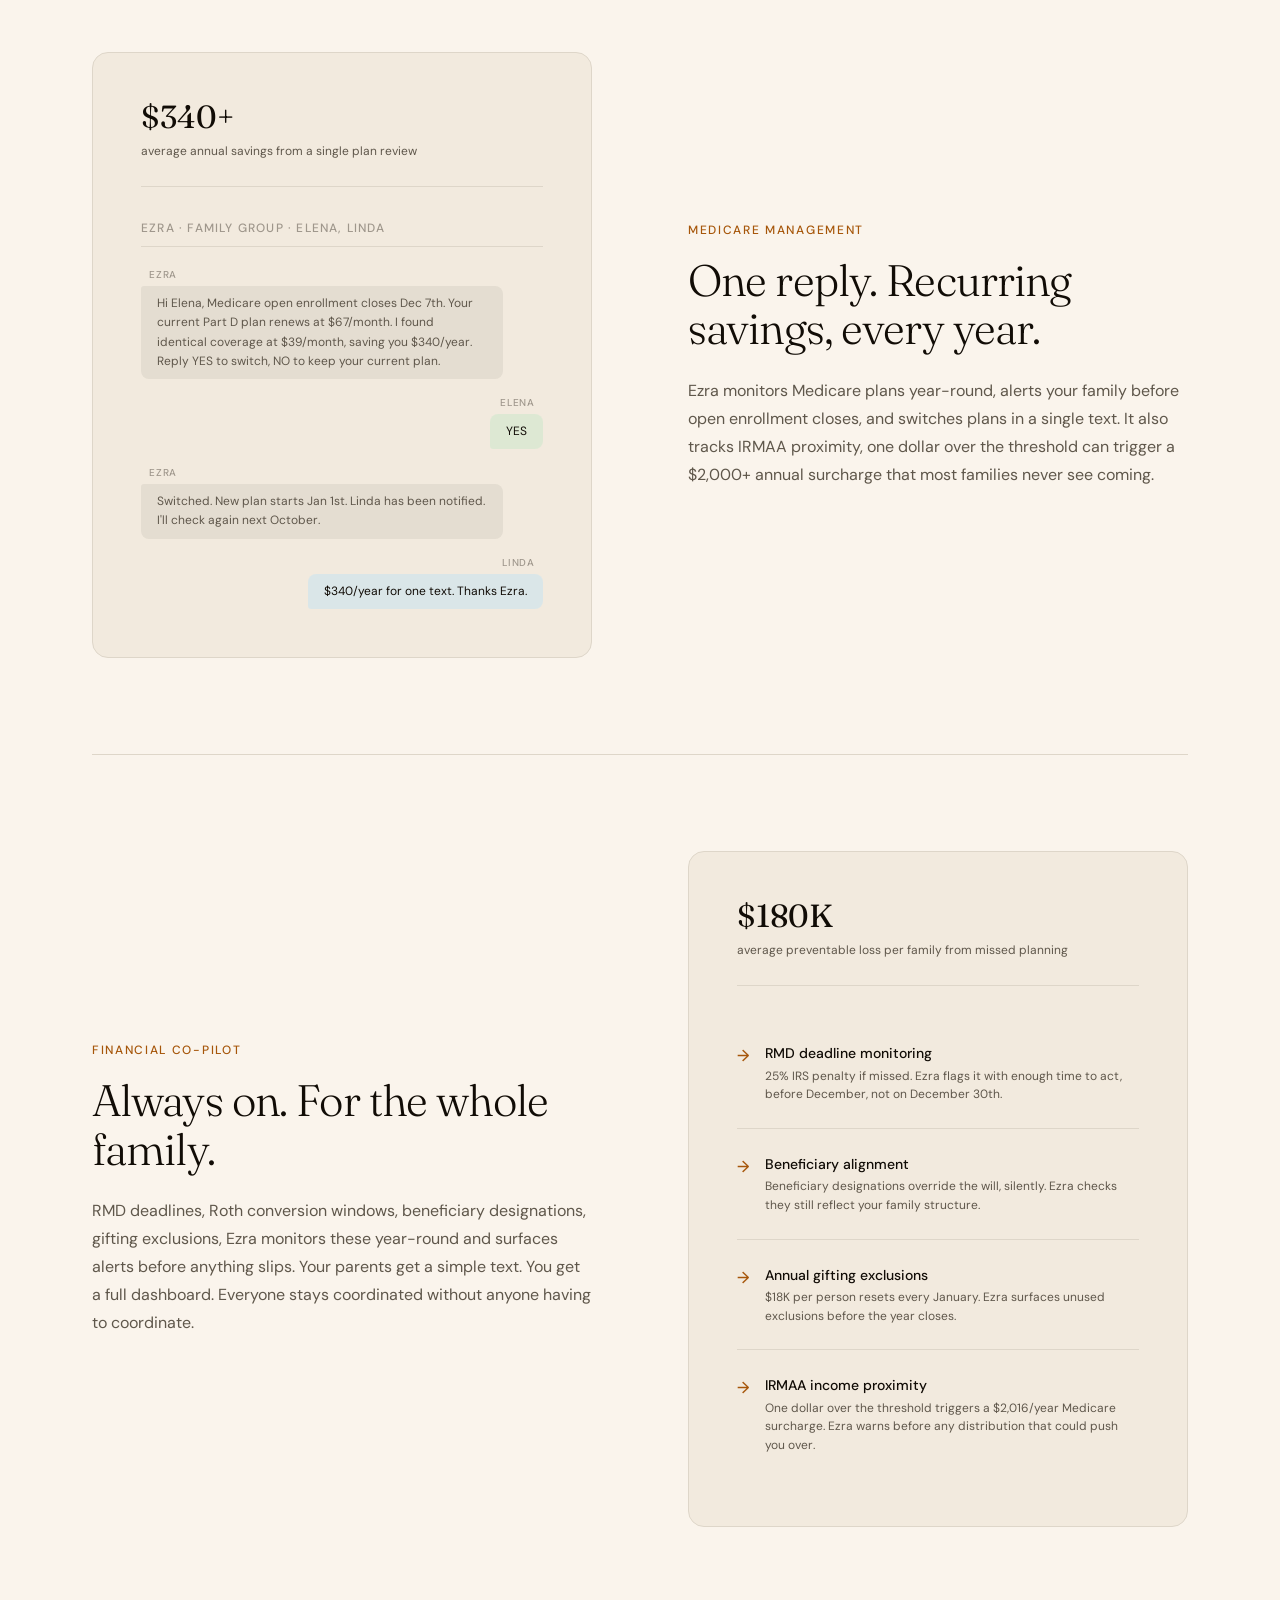
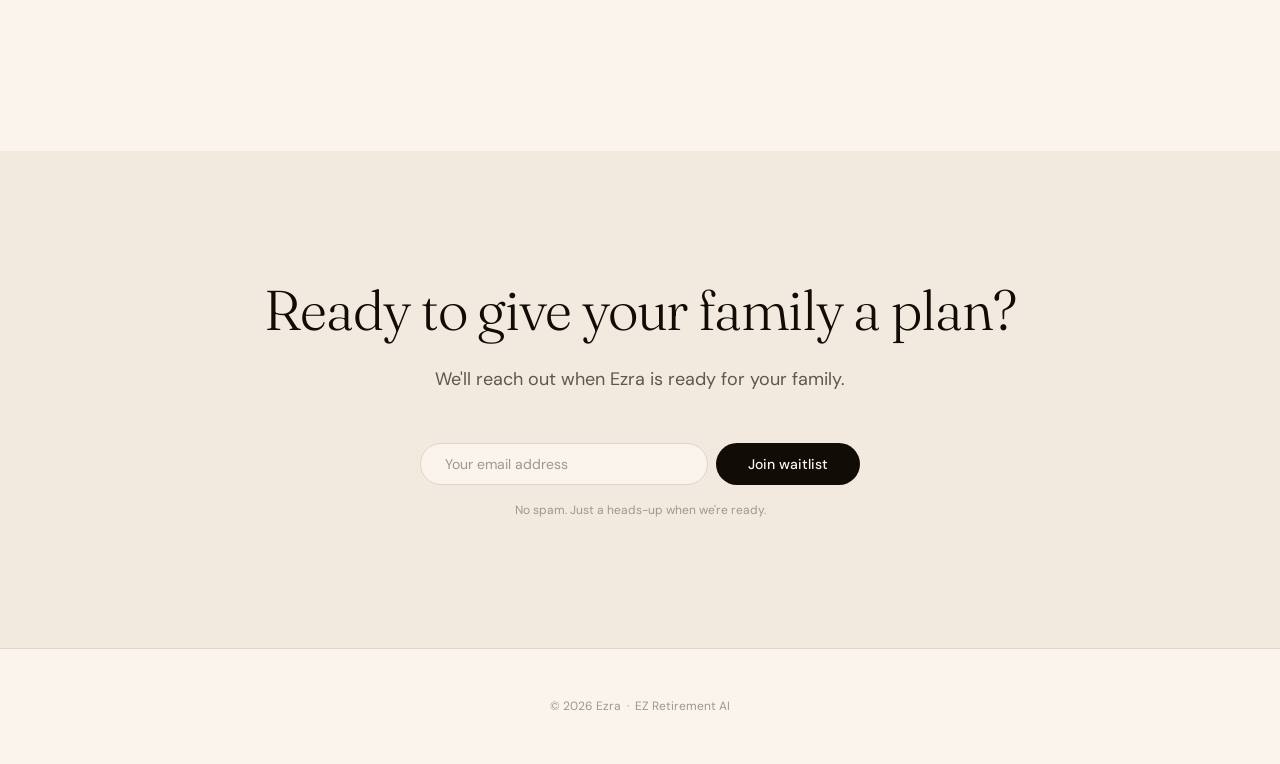
==== commit 993b803e: "footer: add EZ Retirement AI tagline Co-Authored-By: Claude Sonnet 4.6 <noreply@anthropic.com>" ====
--- a/index.html
+++ b/index.html
@@ -1019,7 +1019,7 @@
 <!-- FOOTER -->
 <footer class="footer">
   <div class="wrap">
-    <p class="footer-copy">© 2026 Ezra</p>
+    <p class="footer-copy">© 2026 Ezra &nbsp;·&nbsp; EZ Retirement AI</p>
   </div>
 </footer>
 
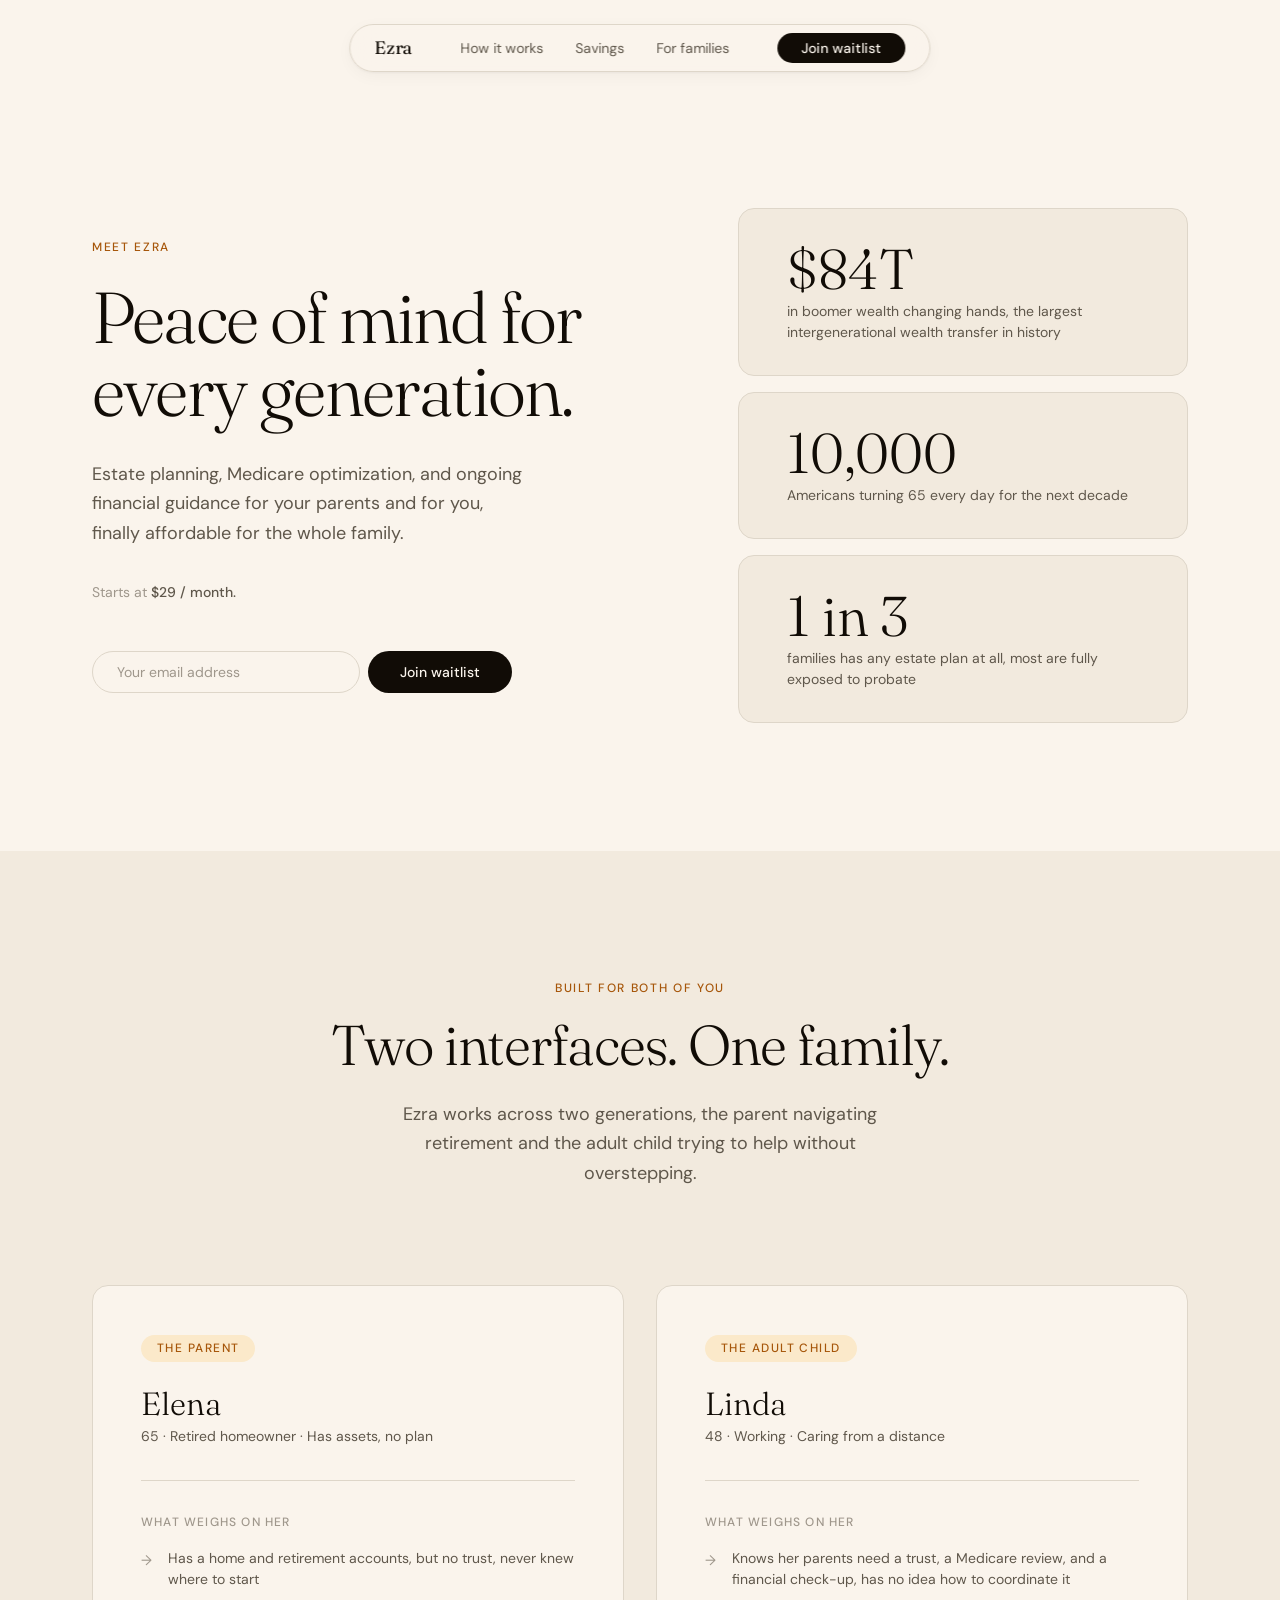
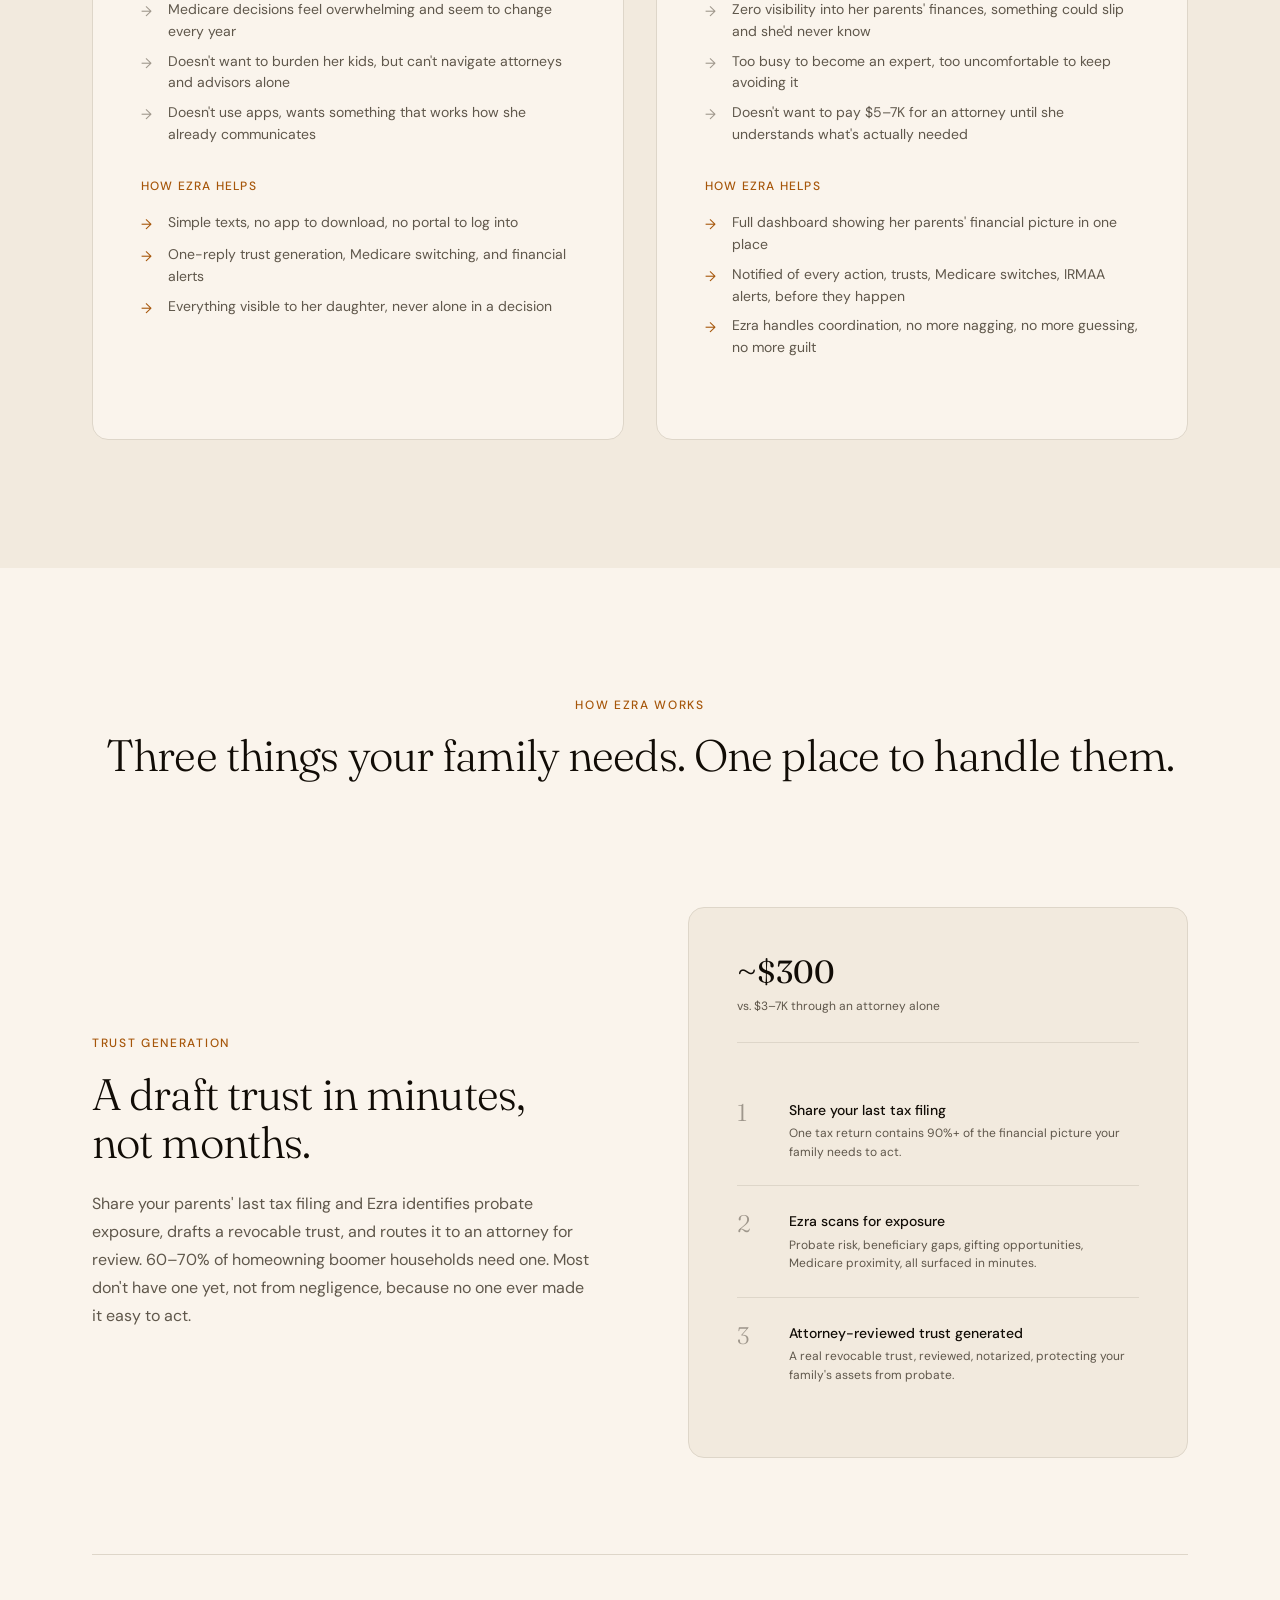
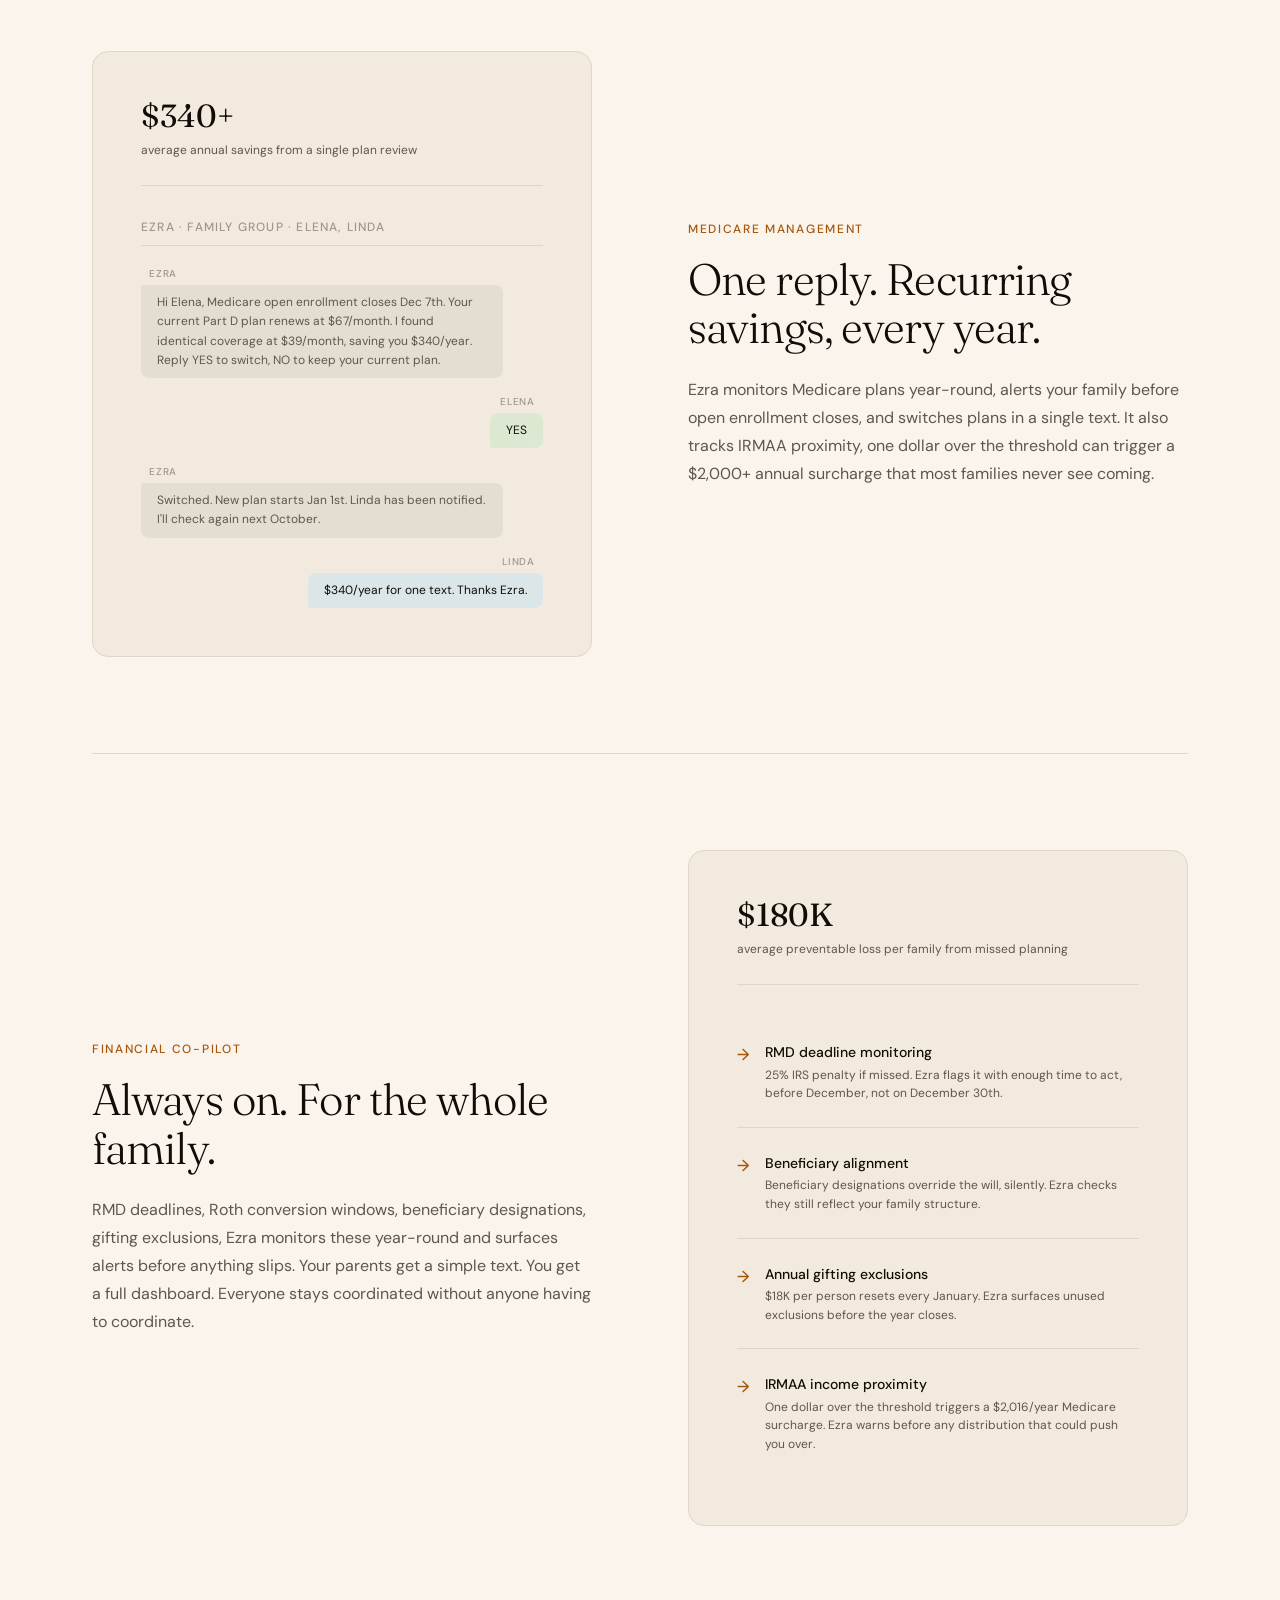
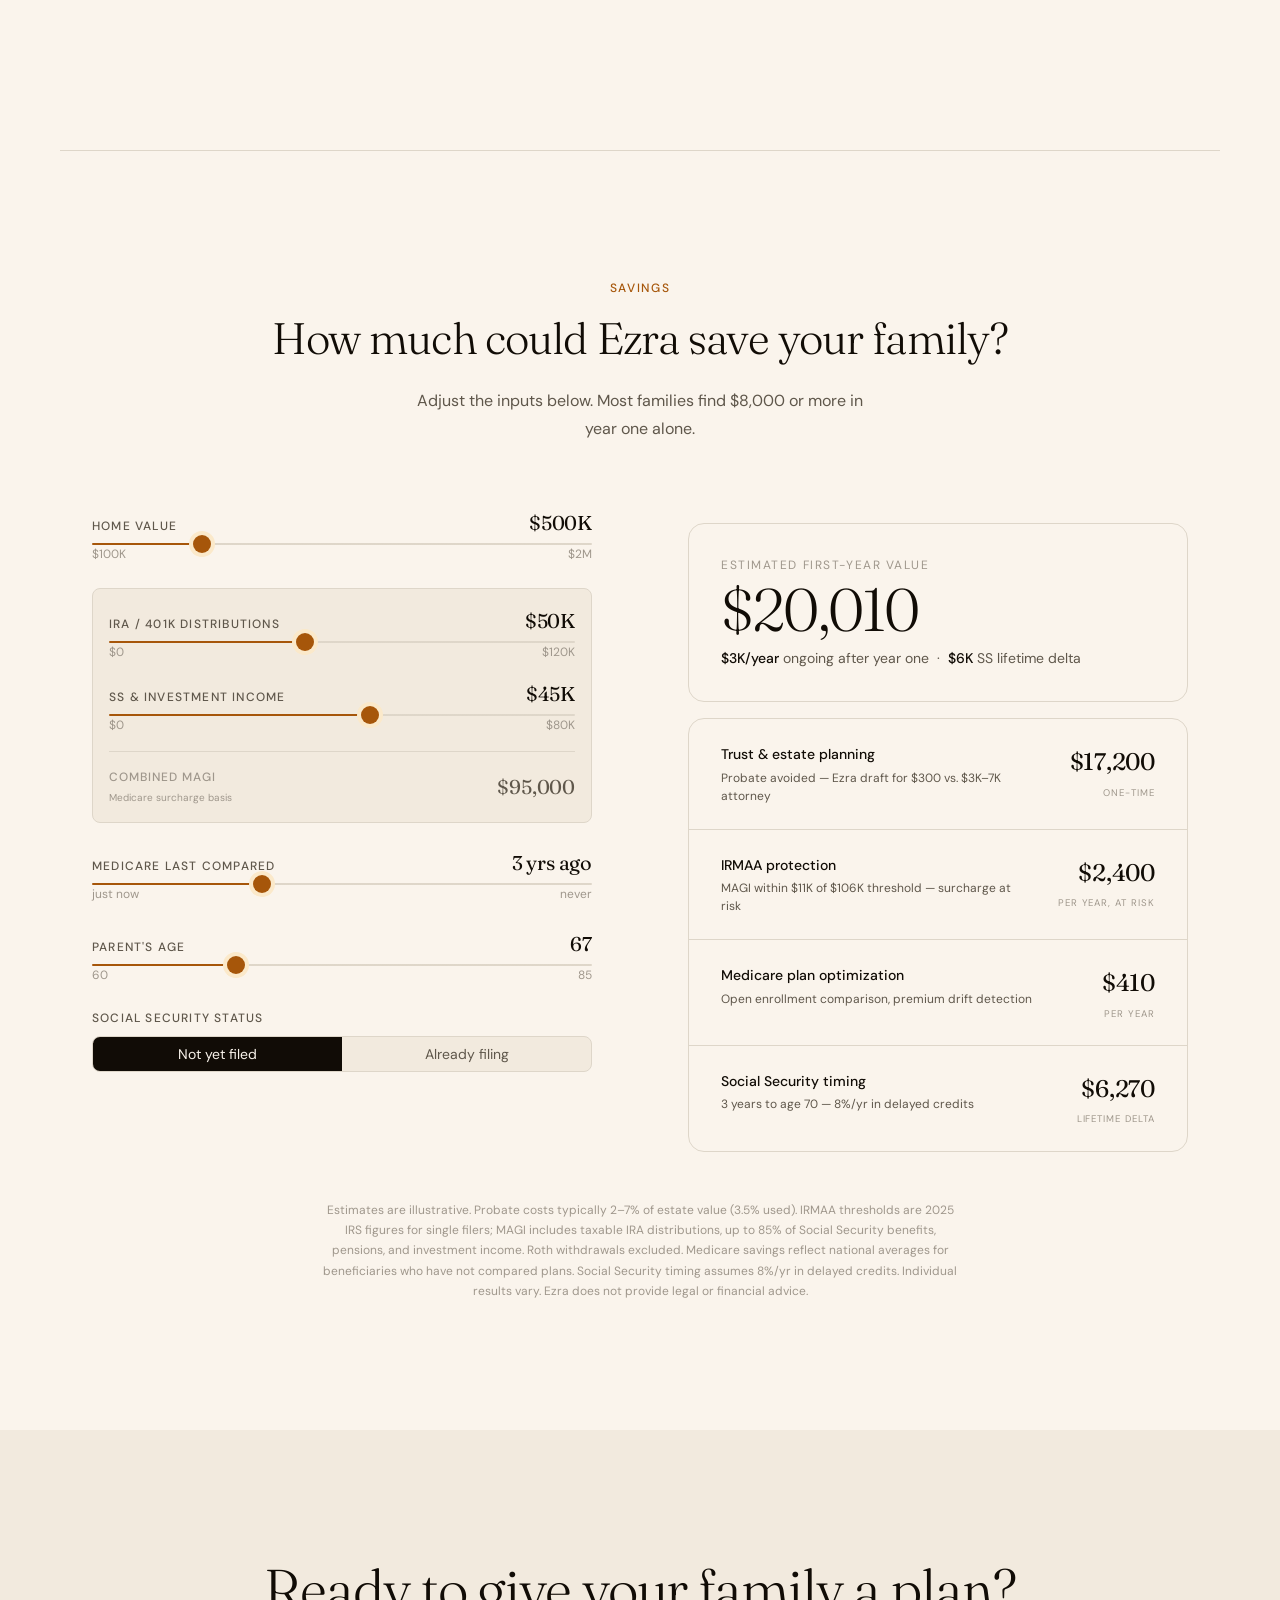
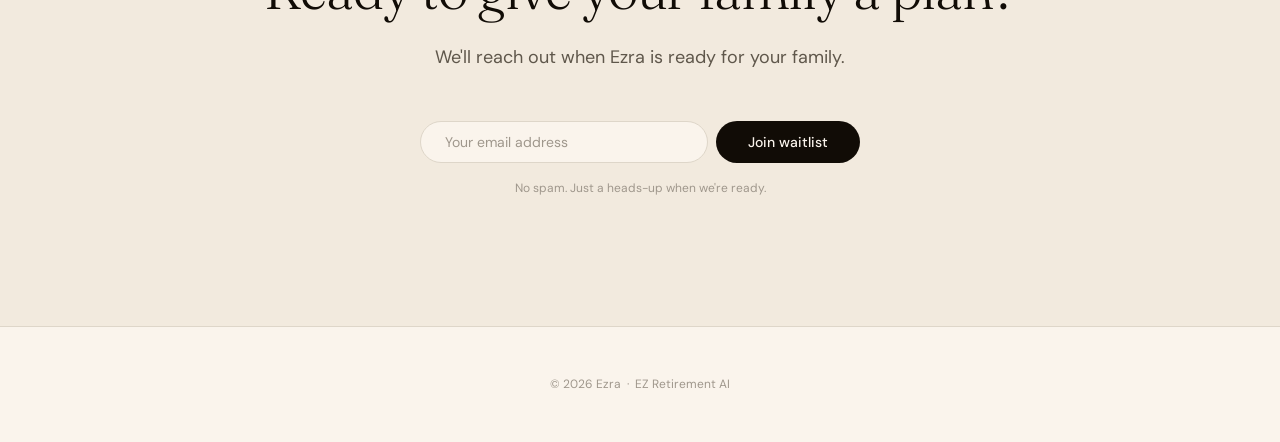
==== commit 1ddd07e7: "add savings calculator section — interactive family savings estimator Embeds a live calculator in in" ====
--- a/index.html
+++ b/index.html
@@ -252,8 +252,10 @@
   gap: var(--space-4xl);
   align-items: center;
   padding: var(--space-4xl) 0;
-  border-top: 1px solid var(--color-border);
-}
+  border-bottom: 1px solid var(--color-border);
+}
+
+.feature-pair:last-of-type { border-bottom: none; }
 .feature-pair.flip .feature-text { order: 2; }
 .feature-pair.flip .feature-visual { order: 1; }
 
@@ -671,6 +673,233 @@
 }
 .toast.show { opacity: 1; transform: translateX(-50%) translateY(0); }
 
+/* ── SAVINGS CALCULATOR ── */
+.calc-section { padding-bottom: var(--space-5xl); }
+.calc-section > .wrap { border-top: 1px solid var(--color-border); padding-top: var(--space-5xl); }
+
+.calc-grid {
+  display: grid;
+  grid-template-columns: 1fr 1fr;
+  gap: var(--space-4xl);
+  align-items: start;
+  margin-top: var(--space-3xl);
+}
+
+.calc-inputs { display: flex; flex-direction: column; gap: var(--space-lg); }
+
+.calc-ctrl { display: flex; flex-direction: column; gap: var(--space-xs); }
+
+.calc-head-row {
+  display: flex;
+  justify-content: space-between;
+  align-items: baseline;
+}
+
+.calc-label {
+  font-size: var(--text-xs);
+  letter-spacing: 0.1em;
+  text-transform: uppercase;
+  color: var(--color-ink-muted);
+  font-weight: 500;
+}
+
+.calc-val {
+  font-family: var(--font-display);
+  font-size: var(--text-xl);
+  font-weight: 400;
+  font-style: normal;
+  color: var(--color-ink);
+  letter-spacing: -0.01em;
+}
+
+input.calc-slider {
+  -webkit-appearance: none;
+  appearance: none;
+  width: 100%;
+  height: 2px;
+  background: linear-gradient(
+    to right,
+    var(--color-accent) 0%,
+    var(--color-accent) var(--pct, 0%),
+    var(--color-border) var(--pct, 0%),
+    var(--color-border) 100%
+  );
+  outline: none;
+  cursor: pointer;
+  border-radius: 1px;
+}
+
+input.calc-slider::-webkit-slider-thumb {
+  -webkit-appearance: none;
+  appearance: none;
+  width: 18px;
+  height: 18px;
+  border-radius: 50%;
+  background: var(--color-accent);
+  cursor: pointer;
+  transition: transform var(--dur-fast), box-shadow var(--dur-fast);
+  box-shadow: 0 0 0 4px var(--color-accent-tint);
+}
+
+input.calc-slider::-webkit-slider-thumb:hover {
+  transform: scale(1.2);
+  box-shadow: 0 0 0 6px var(--color-accent-tint);
+}
+
+.calc-range-ends {
+  display: flex;
+  justify-content: space-between;
+  font-size: var(--text-xs);
+  color: var(--color-ink-faint);
+  margin-top: calc(-1 * var(--space-xs));
+}
+
+.calc-income-group {
+  display: flex;
+  flex-direction: column;
+  gap: var(--space-md);
+  padding: var(--space-md);
+  background: var(--color-surface);
+  border-radius: var(--radius-md);
+  border: 1px solid var(--color-border);
+}
+
+.calc-magi-row {
+  display: flex;
+  justify-content: space-between;
+  align-items: center;
+  padding-top: var(--space-md);
+  border-top: 1px solid var(--color-border);
+}
+
+.calc-magi-lhs { display: flex; flex-direction: column; gap: 2px; }
+.calc-magi-label {
+  font-size: var(--text-xs);
+  font-weight: 500;
+  letter-spacing: 0.08em;
+  text-transform: uppercase;
+  color: var(--color-ink-faint);
+}
+.calc-magi-note { font-size: 0.625rem; color: var(--color-ink-faint); }
+.calc-magi-val {
+  font-family: var(--font-display);
+  font-size: var(--text-xl);
+  font-weight: 400;
+  font-style: normal;
+  color: var(--color-ink-muted);
+  letter-spacing: -0.01em;
+}
+
+.calc-seg {
+  display: flex;
+  border: 1px solid var(--color-border);
+  border-radius: var(--radius-md);
+  overflow: hidden;
+  background: var(--color-surface);
+}
+
+.calc-seg button {
+  flex: 1;
+  padding: var(--space-sm) var(--space-md);
+  font-size: var(--text-sm);
+  font-family: var(--font-body);
+  font-weight: 400;
+  cursor: pointer;
+  border: none;
+  background: transparent;
+  color: var(--color-ink-muted);
+  transition: background var(--dur-fast), color var(--dur-fast);
+  outline: none;
+}
+
+.calc-seg button.on { background: var(--color-ink); color: var(--color-paper); }
+
+.calc-rows {
+  border: 1px solid var(--color-border);
+  border-radius: var(--radius-lg);
+  overflow: hidden;
+}
+
+.calc-row {
+  display: flex;
+  align-items: flex-start;
+  justify-content: space-between;
+  padding: var(--space-lg) var(--space-xl);
+  border-bottom: 1px solid var(--color-border);
+  gap: var(--space-lg);
+  transition: opacity var(--dur-base) var(--ease-out);
+}
+
+.calc-row:last-child { border-bottom: none; }
+.calc-row.dim { opacity: 0.3; pointer-events: none; }
+
+.calc-row-info { flex: 1; display: flex; flex-direction: column; gap: 3px; }
+.calc-row-name { font-size: var(--text-sm); font-weight: 500; color: var(--color-ink); }
+.calc-row-note { font-size: var(--text-xs); color: var(--color-ink-muted); line-height: 1.5; }
+
+.calc-row-num { display: flex; flex-direction: column; align-items: flex-end; gap: 3px; min-width: 88px; }
+
+.calc-row-amt {
+  font-family: var(--font-display);
+  font-size: var(--text-2xl);
+  font-weight: 400;
+  font-style: normal;
+  color: var(--color-ink);
+  letter-spacing: -0.01em;
+}
+
+.calc-row-tag {
+  font-size: 0.6rem;
+  letter-spacing: 0.1em;
+  text-transform: uppercase;
+  color: var(--color-ink-faint);
+}
+
+.calc-total {
+  margin-top: var(--space-md);
+  padding: var(--space-xl);
+  border: 1px solid var(--color-border);
+  border-radius: var(--radius-lg);
+}
+
+.calc-total-eyebrow {
+  font-size: var(--text-xs);
+  letter-spacing: 0.13em;
+  text-transform: uppercase;
+  color: var(--color-ink-faint);
+  margin-bottom: var(--space-xs);
+}
+
+.calc-total-num {
+  font-family: var(--font-display);
+  font-weight: 300;
+  font-style: normal;
+  font-size: clamp(2.75rem, 5vw, 3.75rem);
+  color: var(--color-ink);
+  letter-spacing: -0.03em;
+  line-height: 1;
+}
+
+.calc-total-sub {
+  margin-top: var(--space-sm);
+  font-size: var(--text-sm);
+  color: var(--color-ink-muted);
+  line-height: 1.6;
+}
+
+.calc-total-sub b { font-weight: 500; color: var(--color-ink); }
+
+.calc-disc {
+  margin-top: var(--space-2xl);
+  font-size: var(--text-xs);
+  color: var(--color-ink-faint);
+  line-height: 1.7;
+  max-width: 640px;
+  margin-left: auto;
+  margin-right: auto;
+  text-align: center;
+}
+
 /* ── RESPONSIVE ── */
 @media (max-width: 768px) {
   .nav-links { display: none; }
@@ -692,6 +921,7 @@
   .features-head .section-headline { font-size: var(--text-3xl); }
 
   .personas-grid { grid-template-columns: 1fr; }
+  .calc-grid { grid-template-columns: 1fr; gap: var(--space-2xl); }
   .personas-head .section-headline { font-size: var(--text-3xl); }
 
   .waitlist-form { flex-direction: column; }
@@ -734,6 +964,7 @@
   <a href="#" class="nav-wordmark">Ezra</a>
   <ul class="nav-links">
     <li><a href="#how-it-works">How it works</a></li>
+    <li><a href="#savings">Savings</a></li>
     <li><a href="#for-families">For families</a></li>
   </ul>
   <a href="#waitlist" class="nav-cta">Join waitlist</a>
@@ -999,6 +1230,157 @@
         </div>
       </div>
     </div>
+
+  </div>
+</section>
+
+<!-- SAVINGS CALCULATOR -->
+<section id="savings" class="calc-section">
+  <div class="wrap">
+
+    <div class="features-head fi" style="margin-bottom:var(--space-3xl)">
+      <p class="section-eyebrow">Savings</p>
+      <h2 class="section-headline">How much could Ezra save your family?</h2>
+      <p class="section-body" style="max-width:480px;margin:var(--space-lg) auto 0">Adjust the inputs below. Most families find $8,000 or more in year one alone.</p>
+    </div>
+
+    <div class="calc-grid">
+
+      <!-- inputs -->
+      <div class="calc-inputs">
+
+        <div class="calc-ctrl">
+          <div class="calc-head-row">
+            <span class="calc-label">Home value</span>
+            <span class="calc-val" id="cv-home">$500K</span>
+          </div>
+          <input class="calc-slider" type="range" id="cs-home" min="100000" max="2000000" step="25000" value="500000">
+          <div class="calc-range-ends"><span>$100K</span><span>$2M</span></div>
+        </div>
+
+        <div class="calc-income-group">
+
+          <div class="calc-ctrl">
+            <div class="calc-head-row">
+              <span class="calc-label">IRA / 401k distributions</span>
+              <span class="calc-val" id="cv-rmd">$50K</span>
+            </div>
+            <input class="calc-slider" type="range" id="cs-rmd" min="0" max="120000" step="5000" value="50000">
+            <div class="calc-range-ends"><span>$0</span><span>$120K</span></div>
+          </div>
+
+          <div class="calc-ctrl">
+            <div class="calc-head-row">
+              <span class="calc-label">SS &amp; investment income</span>
+              <span class="calc-val" id="cv-other">$45K</span>
+            </div>
+            <input class="calc-slider" type="range" id="cs-other" min="0" max="80000" step="5000" value="45000">
+            <div class="calc-range-ends"><span>$0</span><span>$80K</span></div>
+          </div>
+
+          <div class="calc-magi-row">
+            <div class="calc-magi-lhs">
+              <div class="calc-magi-label">Combined MAGI</div>
+              <div class="calc-magi-note">Medicare surcharge basis</div>
+            </div>
+            <div class="calc-magi-val" id="cv-magi">$95,000</div>
+          </div>
+
+        </div>
+
+        <div class="calc-ctrl">
+          <div class="calc-head-row">
+            <span class="calc-label">Medicare last compared</span>
+            <span class="calc-val" id="cv-med">3 yrs ago</span>
+          </div>
+          <input class="calc-slider" type="range" id="cs-med" min="0" max="3" step="1" value="1">
+          <div class="calc-range-ends"><span>just now</span><span>never</span></div>
+        </div>
+
+        <div class="calc-ctrl">
+          <div class="calc-head-row">
+            <span class="calc-label">Parent's age</span>
+            <span class="calc-val" id="cv-age">67</span>
+          </div>
+          <input class="calc-slider" type="range" id="cs-age" min="60" max="85" step="1" value="67">
+          <div class="calc-range-ends"><span>60</span><span>85</span></div>
+        </div>
+
+        <div class="calc-ctrl">
+          <div class="calc-head-row" style="margin-bottom:var(--space-xs)">
+            <span class="calc-label">Social Security status</span>
+          </div>
+          <div class="calc-seg">
+            <button id="cb-ss-no" class="on" onclick="calcSetSS(false)">Not yet filed</button>
+            <button id="cb-ss-yes" onclick="calcSetSS(true)">Already filing</button>
+          </div>
+        </div>
+
+      </div><!-- /calc-inputs -->
+
+      <!-- savings rows -->
+      <div>
+        <div class="calc-total">
+          <div class="calc-total-eyebrow">Estimated first-year value</div>
+          <div class="calc-total-num" id="ca-total">$20,020</div>
+          <div class="calc-total-sub" id="ct-sub"><b>$2,810/year</b> ongoing after year one</div>
+        </div>
+
+        <div class="calc-rows" style="margin-top:var(--space-md)">
+
+          <div class="calc-row">
+            <div class="calc-row-info">
+              <div class="calc-row-name">Trust &amp; estate planning</div>
+              <div class="calc-row-note">Probate avoided — Ezra draft for $300 vs. $3K–7K attorney</div>
+            </div>
+            <div class="calc-row-num">
+              <div class="calc-row-amt" id="ca-trust">$17,200</div>
+              <div class="calc-row-tag">one-time</div>
+            </div>
+          </div>
+
+          <div class="calc-row" id="cr-irmaa">
+            <div class="calc-row-info">
+              <div class="calc-row-name">IRMAA protection</div>
+              <div class="calc-row-note" id="cn-irmaa">MAGI within $11K of $106K threshold</div>
+            </div>
+            <div class="calc-row-num">
+              <div class="calc-row-amt" id="ca-irmaa">$2,400</div>
+              <div class="calc-row-tag">per year, at risk</div>
+            </div>
+          </div>
+
+          <div class="calc-row">
+            <div class="calc-row-info">
+              <div class="calc-row-name">Medicare plan optimization</div>
+              <div class="calc-row-note">Open enrollment comparison, premium drift detection</div>
+            </div>
+            <div class="calc-row-num">
+              <div class="calc-row-amt" id="ca-medicare">$410</div>
+              <div class="calc-row-tag">per year</div>
+            </div>
+          </div>
+
+          <div class="calc-row" id="cr-ss">
+            <div class="calc-row-info">
+              <div class="calc-row-name">Social Security timing</div>
+              <div class="calc-row-note" id="cn-ss">3 years to 70 — optimal delay strategy</div>
+            </div>
+            <div class="calc-row-num">
+              <div class="calc-row-amt" id="ca-ss">$6,840</div>
+              <div class="calc-row-tag">lifetime delta</div>
+            </div>
+          </div>
+
+        </div>
+
+      </div><!-- /savings rows -->
+
+    </div><!-- /calc-grid -->
+
+    <p class="calc-disc fi fi-d1">
+      Estimates are illustrative. Probate costs typically 2–7% of estate value (3.5% used). IRMAA thresholds are 2025 IRS figures for single filers; MAGI includes taxable IRA distributions, up to 85% of Social Security benefits, pensions, and investment income. Roth withdrawals excluded. Medicare savings reflect national averages for beneficiaries who have not compared plans. Social Security timing assumes 8%/yr in delayed credits. Individual results vary. Ezra does not provide legal or financial advice.
+    </p>
 
   </div>
 </section>
@@ -1086,6 +1468,119 @@
 }
 
 document.querySelectorAll('form').forEach(handleForm);
+
+// ── SAVINGS CALCULATOR ──
+(function() {
+  const cst = { home: 500000, rmd: 50000, other: 45000, age: 67, ssFiled: false, medYrs: 3 };
+
+  function cfmtK(n) {
+    if (n >= 1000000) return '$' + (n / 1000000).toFixed(1).replace(/\.0$/, '') + 'M';
+    if (n >= 1000)    return '$' + Math.round(n / 1000) + 'K';
+    return '$' + n;
+  }
+
+  function cTrust(home) { return Math.max(0, Math.round(home * 0.035 - 300)); }
+
+  const CI_T = [106000, 133000, 167000, 200000, 500000];
+  const CI_S = [  2400,   4400,   6000,   8000, 10800];
+
+  function cIrmaa(magi) {
+    for (let i = 0; i < CI_T.length; i++) {
+      if (magi < CI_T[i]) {
+        const gap = CI_T[i] - magi;
+        if (gap <= 22000) return { amt: CI_S[i], note: `MAGI within $${Math.round(gap/1000)}K of $${Math.round(CI_T[i]/1000)}K threshold — surcharge at risk` };
+        return { amt: 0, note: `MAGI below $${Math.round(CI_T[i]/1000)}K threshold — no current surcharge exposure` };
+      }
+    }
+    return { amt: CI_S[CI_S.length-1], note: 'Monitoring MAGI vs. higher-tier surcharge thresholds' };
+  }
+
+  const C_MED = [0, 190, 300, 410, 490, 560, 615, 670, 715, 760, 820];
+  function cMed(yrs, age) { return age < 65 ? 0 : C_MED[Math.min(yrs, 10)]; }
+
+  function cSS(magi, age, filed) {
+    if (filed || age >= 70) return 0;
+    return Math.round((70 - age) * Math.min(magi * 0.275, 33600) * 0.08);
+  }
+
+  const ccur = {}, ctgt = {};
+  function cSetNum(id, to) {
+    if (ctgt[id] === to) return;
+    const from = ccur[id] !== undefined ? ccur[id] : to;
+    ctgt[id] = to;
+    const start = performance.now();
+    (function step(now) {
+      const p = Math.min((now - start) / 380, 1);
+      const val = Math.round(from + (to - from) * (1 - Math.pow(1 - p, 3)));
+      ccur[id] = val;
+      const el = document.getElementById(id);
+      if (el) el.textContent = '$' + val.toLocaleString();
+      if (p < 1) requestAnimationFrame(step);
+    })(start);
+  }
+
+  function cUpdate() {
+    const { home, rmd, other, age, ssFiled, medYrs } = cst;
+    const magi  = rmd + other;
+    const trust = cTrust(home);
+    const irmaa = cIrmaa(magi);
+    const med   = cMed(medYrs, age);
+    const ss    = cSS(magi, age, ssFiled);
+
+    cSetNum('ca-trust', trust);
+    cSetNum('ca-irmaa', irmaa.amt);
+    cSetNum('ca-medicare', med);
+    cSetNum('ca-ss', ss);
+
+    document.getElementById('cv-magi').textContent = '$' + magi.toLocaleString();
+    document.getElementById('cn-irmaa').textContent = irmaa.note;
+
+    const nSS = document.getElementById('cn-ss');
+    if (ssFiled)       nSS.textContent = 'Monitoring for re-filing or spousal benefit opportunities';
+    else if (age >= 70) nSS.textContent = 'Already at maximum delayed benefit age';
+    else { const y = 70 - age; nSS.textContent = `${y} year${y !== 1 ? 's' : ''} to age 70 — 8%/yr in delayed credits`; }
+
+    document.getElementById('cr-irmaa').classList.toggle('dim', irmaa.amt === 0);
+    document.getElementById('cr-ss').classList.toggle('dim', ss === 0);
+
+    const firstYear = trust + irmaa.amt + med;
+    const annual    = irmaa.amt + med;
+    cSetNum('ca-total', firstYear);
+    document.getElementById('ct-sub').innerHTML =
+      `<b>${cfmtK(annual)}/year</b> ongoing after year one` +
+      (ss > 0 ? ` &nbsp;·&nbsp; <b>${cfmtK(ss)}</b> SS lifetime delta` : '');
+  }
+
+  function cFill(el) {
+    el.style.setProperty('--pct', ((el.value - el.min) / (el.max - el.min) * 100) + '%');
+  }
+
+  const C_MED_POS = [{yrs:0,label:'just now'},{yrs:3,label:'3 yrs ago'},{yrs:5,label:'5 yrs ago'},{yrs:10,label:'never'}];
+
+  document.getElementById('cs-home').addEventListener('input', e => { cst.home = +e.target.value; document.getElementById('cv-home').textContent = cfmtK(cst.home); cFill(e.target); cUpdate(); });
+  document.getElementById('cs-rmd').addEventListener('input',  e => { cst.rmd  = +e.target.value; document.getElementById('cv-rmd').textContent  = cfmtK(cst.rmd);  cFill(e.target); cUpdate(); });
+  document.getElementById('cs-other').addEventListener('input', e => { cst.other = +e.target.value; document.getElementById('cv-other').textContent = cfmtK(cst.other); cFill(e.target); cUpdate(); });
+  document.getElementById('cs-age').addEventListener('input',  e => { cst.age  = +e.target.value; document.getElementById('cv-age').textContent  = cst.age;          cFill(e.target); cUpdate(); });
+  document.getElementById('cs-med').addEventListener('input',  e => { const pos = C_MED_POS[+e.target.value]; cst.medYrs = pos.yrs; document.getElementById('cv-med').textContent = pos.label; cFill(e.target); cUpdate(); });
+
+  window.calcSetSS = function(filed) {
+    cst.ssFiled = filed;
+    document.getElementById('cb-ss-no').classList.toggle('on', !filed);
+    document.getElementById('cb-ss-yes').classList.toggle('on', filed);
+    cUpdate();
+  };
+
+  ['cs-home','cs-rmd','cs-other','cs-med','cs-age'].forEach(id => cFill(document.getElementById(id)));
+
+  const initMagi = cst.rmd + cst.other;
+  ccur['ca-trust']   = cTrust(cst.home);
+  ccur['ca-irmaa']   = cIrmaa(initMagi).amt;
+  ccur['ca-medicare']= cMed(cst.medYrs, cst.age);
+  ccur['ca-ss']      = cSS(initMagi, cst.age, cst.ssFiled);
+  ccur['ca-total']   = ccur['ca-trust'] + ccur['ca-irmaa'] + ccur['ca-medicare'];
+
+  cUpdate();
+})();
 </script>
 </body>
 </html>
